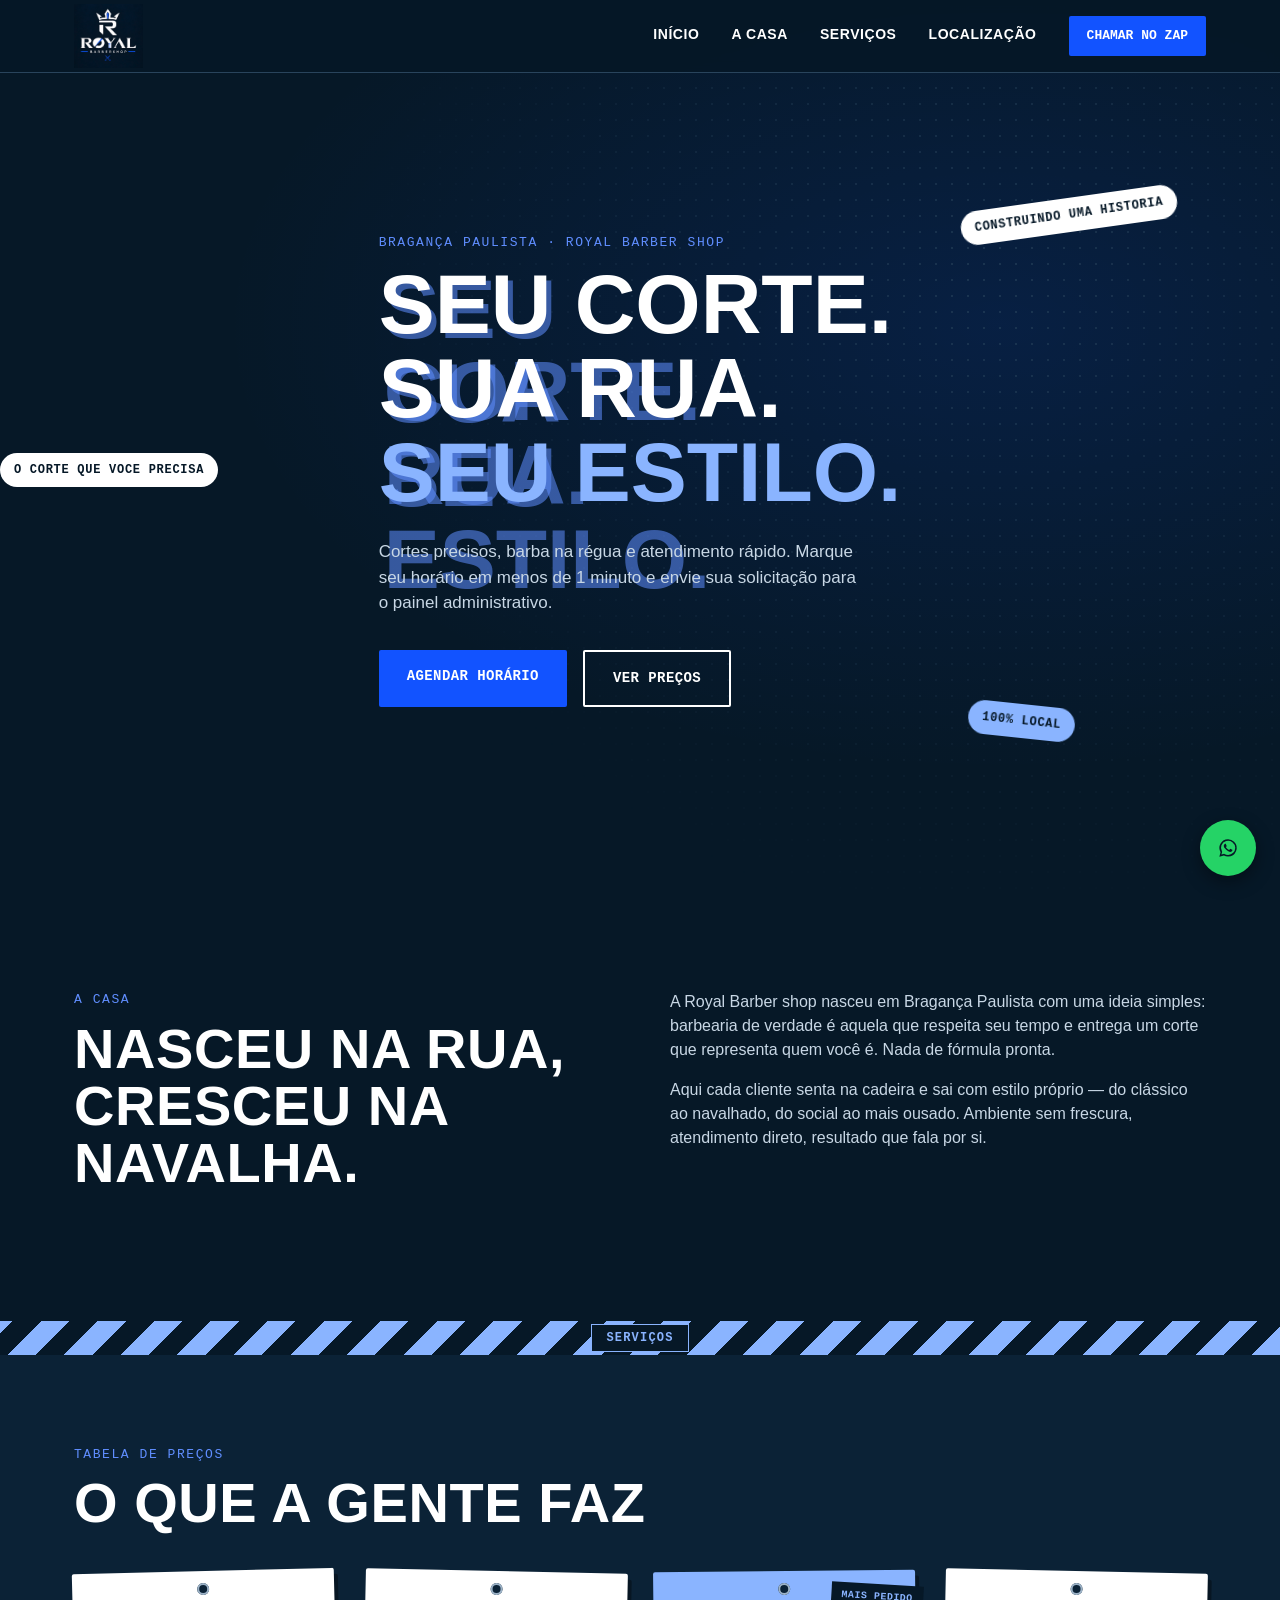
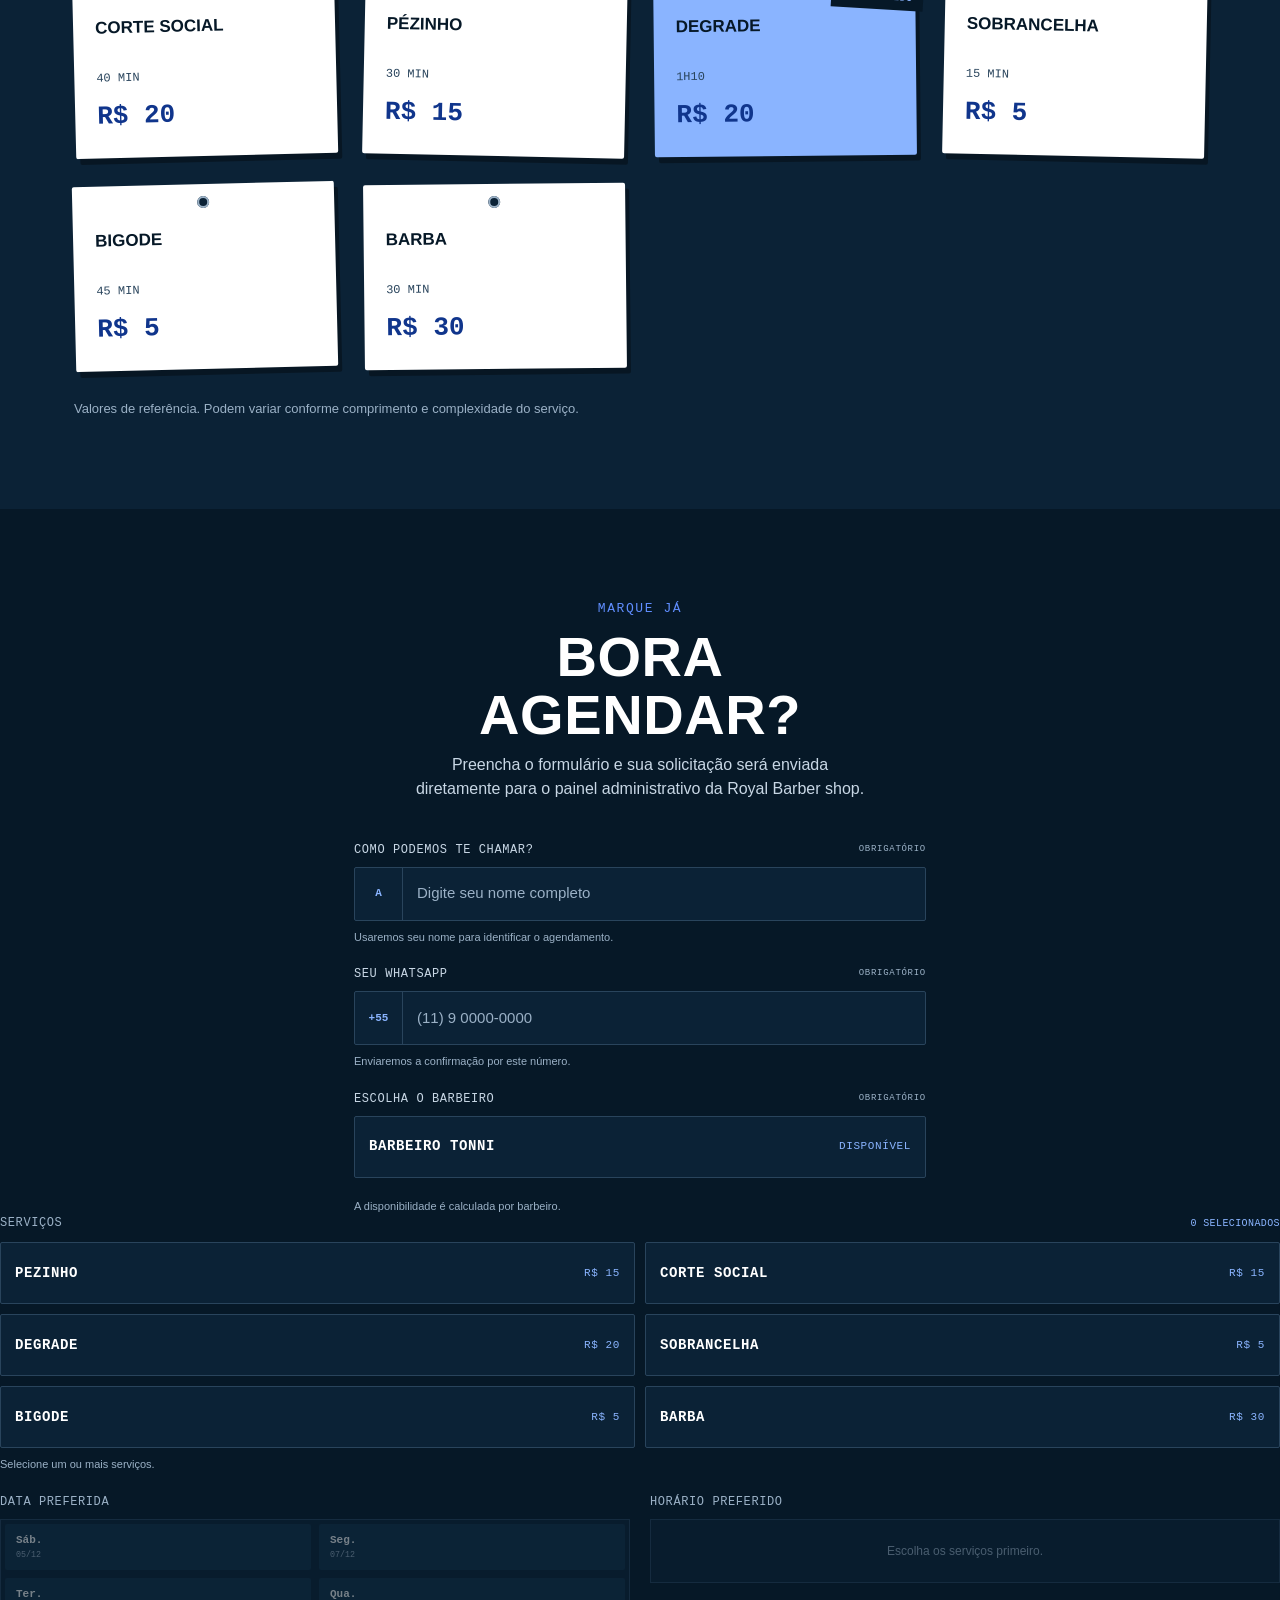
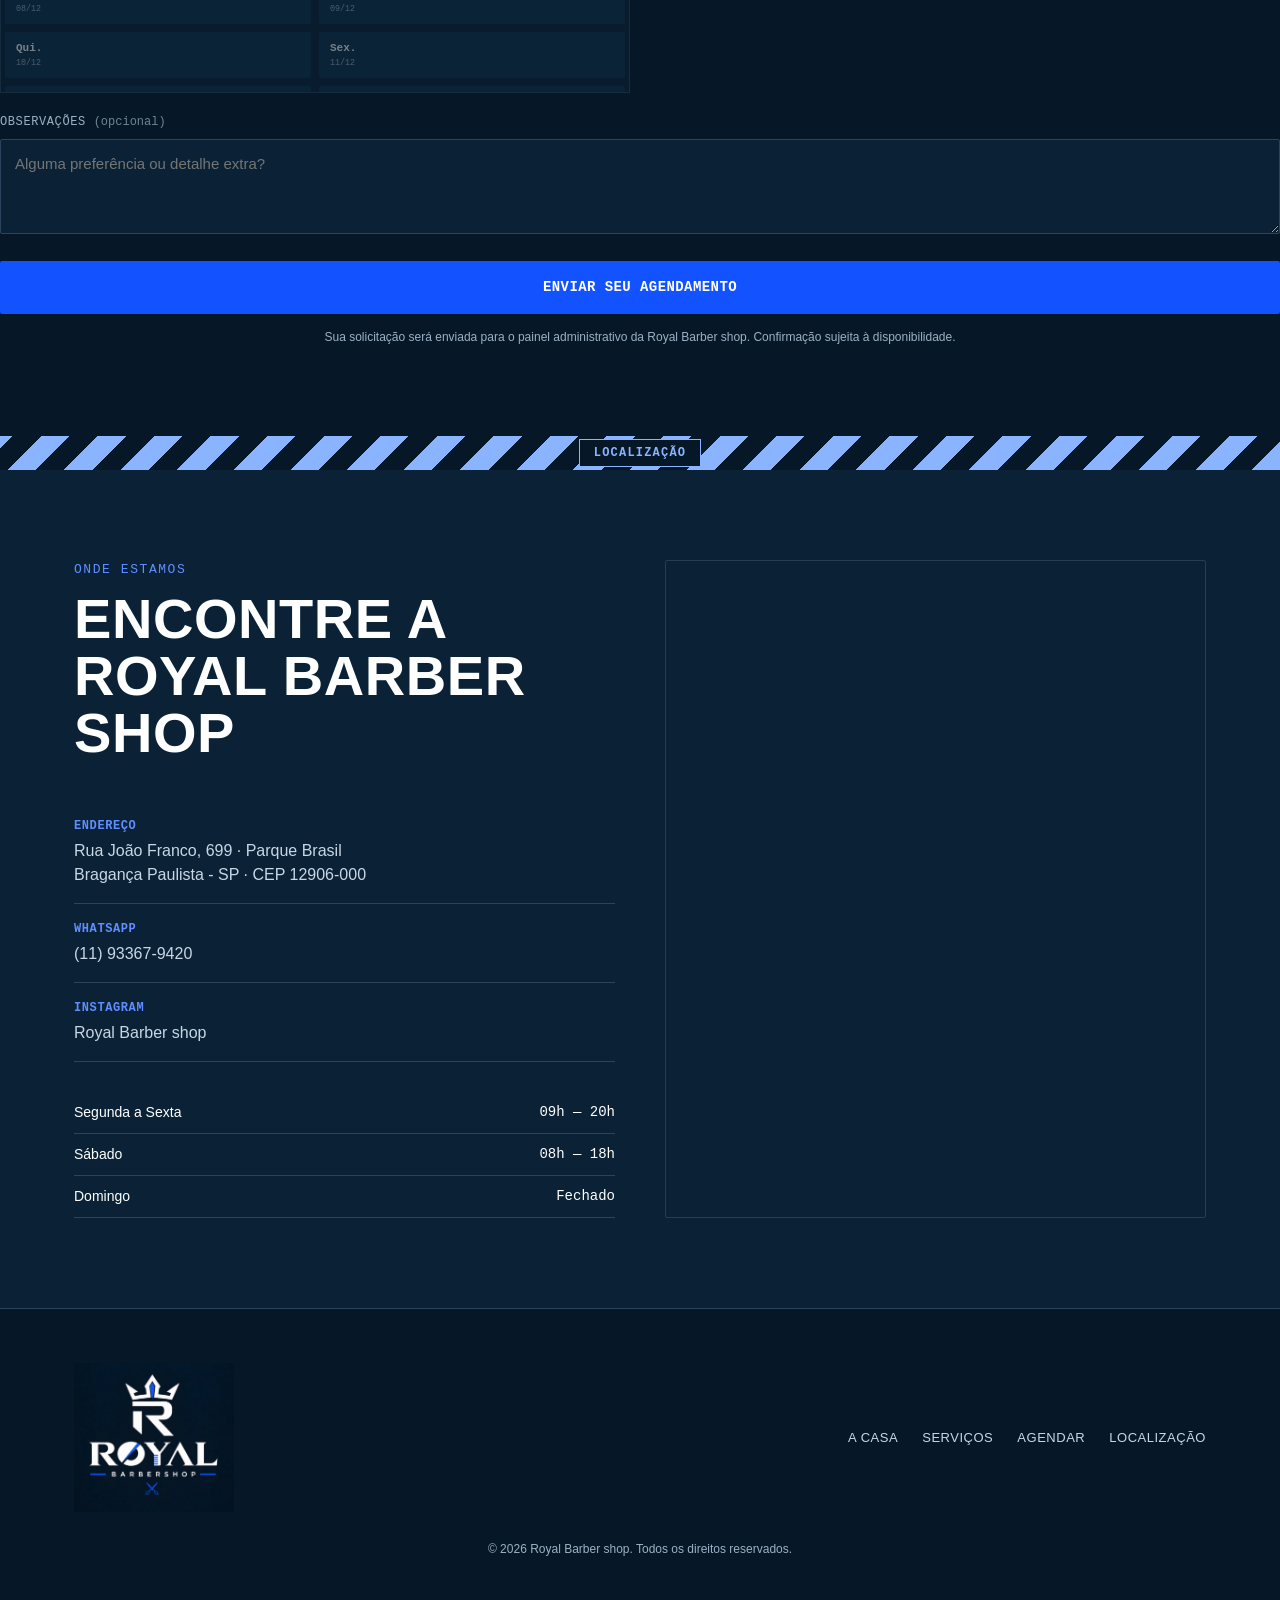
==== index.html @ fa8b4d14 "Adiciona animações contínuas minimalistas em azul" ====
<!DOCTYPE html>
<html lang="pt-BR">
<head>
<meta charset="UTF-8">
<title>Royal Barber shop</title>

<!-- Fontes: Anton para títulos de impacto, Archivo para leitura, Space Mono para preços/etiquetas -->
<link rel="preconnect" href="https://fonts.googleapis.com">
<link rel="stylesheet" href="style.css?v=20261008-royal-ambient">
<style>
  .admin-login-modal {
    position: fixed;
    inset: 0;
    background: rgba(6, 24, 39, 0.84);
    display: none;
    align-items: center;
    justify-content: center;
    padding: 24px;
    z-index: 1500;
  }

  .admin-login-modal.is-open {
    display: flex;
  }

  .admin-login-panel {
    position: relative;
    width: min(420px, 100%);
    background: var(--ink-2);
    border: 1px solid var(--steel-line);
    padding: 32px 24px 24px;
    box-shadow: 8px 10px 0 rgba(0, 0, 0, 0.35);
  }

  .admin-login-close {
    position: absolute;
    top: 12px;
    right: 12px;
    background: transparent;
    border: none;
    color: var(--paper);
    font-size: 26px;
    cursor: pointer;
    line-height: 1;
  }

  .admin-login-panel .eyebrow {
    margin: 0 0 8px;
    color: var(--steel);
    font-family: var(--font-mono);
    font-size: 11px;
    letter-spacing: 0.08em;
    text-transform: uppercase;
  }

  .admin-login-panel h3 {
    margin: 0 0 10px;
    font-family: var(--font-display);
    font-size: clamp(28px, 5vw, 42px);
    text-transform: uppercase;
    letter-spacing: 0.04em;
  }

  .admin-login-panel p {
    color: var(--paper-dim);
    margin: 0 0 20px;
  }

  .admin-login-form label {
    display: block;
    font-family: var(--font-mono);
    font-size: 11px;
    text-transform: uppercase;
    letter-spacing: 0.07em;
    color: var(--steel);
    margin-bottom: 8px;
  }

  .admin-login-form input {
    width: 100%;
    background: var(--ink);
    border: 1px solid var(--steel-line);
    color: #fff;
    padding: 12px 14px;
    margin-bottom: 18px;
    font-size: 15px;
  }

  .admin-login-form button {
    width: 100%;
  }

  .admin-login-error {
    min-height: 18px;
    margin-top: 10px;
    color: #ff9d7f;
    font-size: 13px;
  }
</style>
</head>
<body>

<!-- ================= HEADER ================= -->
<header class="site-header" id="header">
  <div class="wrap header-inner">
    <a href="#home" class="brand" aria-label="Royal Barber shop">
      <img src="logo-royal.png" alt="Royal Barber shop" class="brand-logo" />
    </a>

    <nav class="nav" id="nav">
      <a href="#home" class="nav-link">Início</a>
      <a href="#sobre" class="nav-link">A Casa</a>
      <a href="#servicos" class="nav-link">Serviços</a>
      <a href="#local" class="nav-link">Localização</a>
      <a href="#agendar" class="nav-cta">Chamar no Zap</a>
    </nav>

    <button class="menu-btn" id="menuBtn" aria-label="Abrir menu" aria-expanded="false" aria-controls="nav">
      <span class="menu-btn-bar"></span>
      <span class="menu-btn-bar"></span>
      <span class="menu-btn-bar"></span>
    </button>
  </div>
</header>

<main>

  <!-- ================= HERO ================= -->
  <section class="hero" id="home">
    <div class="hero-texture" aria-hidden="true"></div>
    <div class="wrap hero-inner">
      <p class="eyebrow">Bragança Paulista · Royal Barber shop</p>

      <h1 class="hero-title">
        <span class="stencil" data-text="SEU CORTE.">SEU CORTE.</span>
        <span class="stencil" data-text="SUA RUA.">SUA RUA.</span>
        <span class="stencil accent-text" data-text="SEU ESTILO.">SEU ESTILO.</span>
      </h1>

      <p class="hero-sub">Cortes precisos, barba na régua e atendimento rápido. Marque seu horário em menos de 1 minuto e envie sua solicitação para o painel administrativo.</p>

      <div class="hero-actions">
        <a href="#agendar" class="btn btn-primary">Agendar horário</a>
        <a href="#servicos" class="btn btn-ghost">Ver preços</a>
      </div>
    </div>

    <div class="sticker sticker-1">CONSTRUINDO UMA HISTORIA</div>
    <div class="sticker sticker-2">100% LOCAL</div>
    <div class="sticker sticker-3">O CORTE QUE VOCE PRECISA</div>
    
    <div class="hazard-strip" aria-hidden="true"></div>
  </section>

  <!-- ================= SOBRE ================= -->
  <section class="sobre" id="sobre">
    <div class="wrap sobre-inner">
      <div class="section-head">
        <p class="eyebrow">A casa</p>
        <h2 class="section-title">NASCEU NA RUA,<br>CRESCEU NA NAVALHA.</h2>
      </div>
      <div class="sobre-text">
        <p>A Royal Barber shop nasceu em Bragança Paulista com uma ideia simples: barbearia de verdade é aquela que respeita seu tempo e entrega um corte que representa quem você é. Nada de fórmula pronta.</p>
        <p>Aqui cada cliente senta na cadeira e sai com estilo próprio — do clássico ao navalhado, do social ao mais ousado. Ambiente sem frescura, atendimento direto, resultado que fala por si.</p>
      </div>
    </div>
  </section>

  <div class="hazard-strip hazard-strip--label" aria-hidden="true"><span>SERVIÇOS</span></div>

  <!-- ================= SERVIÇOS ================= -->
  <section class="servicos" id="servicos">
    <div class="wrap">
      <div class="section-head">
        <p class="eyebrow">Tabela de preços</p>
        <h2 class="section-title">O QUE A GENTE FAZ</h2>
      </div>

      <div class="price-grid">

        <article class="price-tag">
          <span class="price-tag-hole" aria-hidden="true"></span>
          <h3>Corte Social</h3>
          <p class="price-tag-time">40 min</p>
          <p class="price-tag-value">R$ 20</p>
        </article>

        <article class="price-tag">
          <span class="price-tag-hole" aria-hidden="true"></span>
          <h3>Pézinho</h3>
          <p class="price-tag-time">30 min</p>
          <p class="price-tag-value">R$ 15</p>
        </article>

        <article class="price-tag price-tag--featured">
          <span class="price-tag-hole" aria-hidden="true"></span>
          <span class="price-tag-badge">Mais pedido</span>
          <h3>Degrade</h3>
          <p class="price-tag-time">1h10</p>
          <p class="price-tag-value">R$ 20</p>
        </article>

        <article class="price-tag">
          <span class="price-tag-hole" aria-hidden="true"></span>
          <h3>Sobrancelha</h3>
          <p class="price-tag-time">15 min</p>
          <p class="price-tag-value">R$ 5</p>
        </article>

        <article class="price-tag">
          <span class="price-tag-hole" aria-hidden="true"></span>
          <h3>Bigode</h3>
          <p class="price-tag-time">45 min</p>
          <p class="price-tag-value">R$ 5</p>
        </article>

        <article class="price-tag">
          <span class="price-tag-hole" aria-hidden="true"></span>
          <h3>Barba</h3>
          <p class="price-tag-time">30 min</p>
          <p class="price-tag-value">R$ 30</p>
        </article>
        
      </div>
      <p class="price-note">Valores de referência. Podem variar conforme comprimento e complexidade do serviço.</p>
    </div>
  </section>

  <!-- ================= AGENDAMENTO ================= -->
  <section class="agendar" id="agendar">
    <div class="wrap agendar-inner">
      <div class="section-head">
        <p class="eyebrow">Marque já</p>
        <h2 class="section-title">BORA<br>AGENDAR?</h2>
        <p class="agendar-desc">Preencha o formulário e sua solicitação será enviada diretamente para o painel administrativo da Royal Barber shop.</p>
      </div>

      <form class="form" id="bookingForm" novalidate>
        <div class="form-row">
          <div class="field-heading">
            <label for="nome">Como podemos te chamar?</label>
            <span class="field-status">Obrigatório</span>
          </div>
          <div class="input-shell input-shell--name">
            <span class="input-mark" aria-hidden="true">A</span>
            <input type="text" id="nome" name="nome" placeholder="Digite seu nome completo" autocomplete="name" minlength="3" required>
          </div>
          <small class="field-hint">Usaremos seu nome para identificar o agendamento.</small>
        </div>

        <div class="form-row">
          <div class="field-heading">
            <label for="telefone">Seu WhatsApp</label>
            <span class="field-status">Obrigatório</span>
          </div>
          <div class="input-shell input-shell--phone">
            <span class="input-mark" aria-hidden="true">+55</span>
            <input type="tel" id="telefone" name="telefone" placeholder="(11) 9 0000-0000" autocomplete="tel" inputmode="tel" maxlength="15" required>
          </div>
          <small class="field-hint">Enviaremos a confirmação por este número.</small>
        </div>

        <div class="form-row">
          <div class="field-heading">
            <label>Escolha o barbeiro</label>
            <span class="field-status">Obrigatório</span>
          </div>
            <label class="service-option">
              <input type="radio" name="barbeiro" value="2">
              <span><strong>Barbeiro Tonni</strong><small>Disponível</small></span>
            </label>
          </div>
          <small class="field-hint">A disponibilidade é calculada por barbeiro.</small>
        </div>

        <div class="form-row">
          <div class="form-label-line">
            <label for="servico-1">Serviços</label>
            <span class="selection-count" id="selectionCount">0 selecionados</span>
          </div>
          <div class="service-picker" id="servicePicker" role="group" aria-describedby="servicoHint">
            <label class="service-option">
              <input type="checkbox" name="servicos" value="1" data-service-option data-label="Pezinho" data-price="R$ 15" id="servico-1">
              <span><strong>Pezinho</strong><small>R$ 15</small></span>
            </label>
            <label class="service-option">
              <input type="checkbox" name="servicos" value="2" data-service-option data-label="Corte Social" data-price="R$ 15" id="servico-2">
              <span><strong>Corte Social</strong><small>R$ 15</small></span>
            </label>
            <label class="service-option">
              <input type="checkbox" name="servicos" value="3" data-service-option data-label="Degrade" data-price="R$ 20" id="servico-3">
              <span><strong>Degrade</strong><small>R$ 20</small></span>
            </label>
            <label class="service-option">
              <input type="checkbox" name="servicos" value="4" data-service-option data-label="Sobrancelha" data-price="R$ 5" id="servico-4">
              <span><strong>Sobrancelha</strong><small>R$ 5</small></span>
            </label>
            <label class="service-option">
              <input type="checkbox" name="servicos" value="5" data-service-option data-label="Bigode" data-price="R$ 5" id="servico-5">
              <span><strong>Bigode</strong><small>R$ 5</small></span>
            </label>
            <label class="service-option">
              <input type="checkbox" name="servicos" value="6" data-service-option data-label="Barba" data-price="R$ 30" id="servico-6">
              <span><strong>Barba</strong><small>R$ 30</small></span>
            </label>
          </div>
          <small class="field-hint" id="servicoHint">Selecione um ou mais serviços.</small>
        </div>

        <div class="form-row form-row--split">
          <div>
            <label for="data">Data preferida</label>
            <input type="hidden" id="data" name="data">
            <div class="choice-picker date-picker" id="datePicker" role="group" aria-label="Datas disponíveis"></div>
          </div>
          <div>
            <label for="hora">Horário preferido</label>
            <input type="hidden" id="hora" name="hora">
            <div class="choice-picker time-picker" id="timePicker" role="group" aria-label="Horários disponíveis"></div>
          </div>
        </div>

        <div class="form-row">
          <label for="obs">Observações <span class="optional">(opcional)</span></label>
          <textarea id="obs" name="obs" rows="3" placeholder="Alguma preferência ou detalhe extra?"></textarea>
        </div>

        <button type="submit" class="btn btn-primary btn-block">Enviar seu agendamento</button>
        <p class="form-note" id="formNote">Sua solicitação será enviada para o painel administrativo da Royal Barber shop. Confirmação sujeita à disponibilidade.</p>
      </form>
    </div>
  </section>

  <div class="hazard-strip hazard-strip--label" aria-hidden="true"><span>LOCALIZAÇÃO</span></div>

  <!-- ================= LOCALIZAÇÃO ================= -->
  <section class="local" id="local">
    <div class="wrap local-inner">
      <div>
        <div class="section-head">
          <p class="eyebrow">Onde estamos</p>
        <h2 class="section-title">ENCONTRE A<br>Royal Barber shop</h2>
        </div>

        <ul class="info-list">
          <li>
            <strong>Endereço</strong>
            <span><a href="https://www.google.com/maps/search/?api=1&amp;query=Rua+Jo%C3%A3o+Franco%2C+699%2C+Parque+Brasil%2C+Bragan%C3%A7a+Paulista%2C+SP%2C+12906-000" target="_blank" rel="noopener noreferrer">Rua João Franco, 699 · Parque Brasil<br>Bragança Paulista - SP · CEP 12906-000</a></span>
          </li>
          <li>
            <strong>WhatsApp</strong>
            <span><a href="https://wa.me/5511933679420" target="_blank" rel="noopener noreferrer">(11) 93367-9420</a></span>
          </li>
          <li>
            <strong>Instagram</strong>
            <span><a href="https://www.instagram.com/barbearia_sartori_/" target="_blank" rel="noopener noreferrer">Royal Barber shop</a></span>
          </li>
        </ul>

        <table class="hours-table">
          <tbody>
            <tr><td>Segunda a Sexta</td><td>09h — 20h</td></tr>
            <tr><td>Sábado</td><td>08h — 18h</td></tr>
            <tr><td>Domingo</td><td>Fechado</td></tr>
          </tbody>
        </table>
      </div>

      <div class="map-frame">
        <iframe
          src="https://www.google.com/maps?q=-22.9402487,-46.5467886&amp;output=embed"
          width="100%" height="100%" style="border:0;" allowfullscreen="" loading="lazy"
          referrerpolicy="no-referrer-when-downgrade" title="Mapa da Royal Barber shop — Rua João Franco, 699, Parque Brasil, Bragança Paulista">
        </iframe>
      </div>
    </div>
  </section>

</main>

<!-- ================= FOOTER ================= -->
<footer class="site-footer">
  <div class="wrap footer-inner">
    <a href="#home" class="brand brand--footer" aria-label="Royal Barber shop"><img src="logo-royal.png" alt="Royal Barber shop" class="brand-logo brand-logo--footer" /></a>
    <nav class="footer-nav">
      <a href="#sobre">A Casa</a>
      <a href="#servicos">Serviços</a>
      <a href="#agendar">Agendar</a>
      <a href="#local">Localização</a>
    </nav>
    <p class="footer-copy">© <span id="year"></span> Royal Barber shop. Todos os direitos reservados.</p>
  </div>
</footer>

<!-- Botão flutuante de WhatsApp -->
<a href="https://wa.me/5511933679420" target="_blank" rel="noopener" class="whatsapp-float" aria-label="Chamar no WhatsApp">
  <svg viewBox="0 0 24 24" fill="currentColor" width="26" height="26"><path d="M17.6 6.32A7.85 7.85 0 0 0 12.05 4a7.94 7.94 0 0 0-6.9 11.9L4 20l4.2-1.1a7.9 7.9 0 0 0 3.85 1h.003a7.94 7.94 0 0 0 5.55-13.58ZM12.05 18.4h-.003a6.58 6.58 0 0 1-3.36-.92l-.24-.14-2.5.66.67-2.44-.16-.25a6.6 6.6 0 1 1 12.24-3.5 6.56 6.56 0 0 1-6.62 6.59Zm3.62-4.93c-.2-.1-1.17-.58-1.35-.64s-.31-.1-.44.1-.5.64-.62.77-.23.15-.43.05a5.4 5.4 0 0 1-1.59-.98 5.96 5.96 0 0 1-1.1-1.37c-.12-.2 0-.3.09-.4s.2-.23.29-.35a1.3 1.3 0 0 0 .2-.33.37.37 0 0 0 0-.35c-.05-.1-.44-1.06-.6-1.45s-.32-.33-.44-.33h-.38a.72.72 0 0 0-.53.25 2.2 2.2 0 0 0-.68 1.63 3.8 3.8 0 0 0 .8 2.03 8.7 8.7 0 0 0 3.34 2.95c.47.2.83.32 1.12.41a2.7 2.7 0 0 0 1.24.08 2.03 2.03 0 0 0 1.33-.94 1.65 1.65 0 0 0 .12-.94c-.05-.09-.18-.14-.37-.24Z"/></svg>
</a>

<script src="script.js?v=20261008-royal-motion"></script>
</body>
</html>
---- style.css ----
/* ==========================================================================
   TOKENS — todas as cores, fontes e espaçamentos centralizados aqui.
   Mudar a identidade do site inteiro é mudar estas variáveis.
   ========================================================================== */
:root {
  --ink: #061827;
  --ink-2: #0B2236;
  --ink-3: #123149;
  --paper: #FFFFFF;
  --paper-dim: #C8D7E5;
  --accent: #608EFF;
  --accent-button: #1253FF;
  --accent-button-hover: #0F43CF;
  --accent-dark: #10358C;
  --hazard: #8AB4FF;
  --steel: #9BB1C6;
  --steel-line: #29445C;
  --steel-on-light: #29445C;

  --font-display: 'Anton', sans-serif;
  --font-body: 'Archivo', sans-serif;
  --font-mono: 'Space Mono', monospace;

  --wrap: 1180px;
  --radius: 2px;
}

/* ==========================================================================
   RESET — remove estilos padrão inconsistentes entre navegadores.
   ========================================================================== */
* { box-sizing: border-box; margin: 0; padding: 0; }
html { scroll-behavior: smooth; }
body {
  background: var(--ink);
  color: var(--paper);
  font-family: var(--font-body);
  line-height: 1.5;
  -webkit-font-smoothing: antialiased;
}
img { max-width: 100%; display: block; }
a { color: inherit; text-decoration: none; }
ul { list-style: none; }
button { font: inherit; cursor: pointer; background: none; border: none; color: inherit; }
input, select, textarea { font: inherit; color: inherit; }

.wrap { max-width: var(--wrap); margin: 0 auto; padding: 0 24px; }

@media (prefers-reduced-motion: reduce) {
  * { animation: none !important; transition: none !important; scroll-behavior: auto !important; }
}

/* ==========================================================================
   TIPOGRAFIA DE APOIO — eyebrows, títulos de seção, texto padrão
   ========================================================================== */
.eyebrow {
  font-family: var(--font-mono);
  font-size: 13px;
  letter-spacing: 0.12em;
  text-transform: uppercase;
  color: var(--accent);
  margin-bottom: 10px;
}
.section-title {
  font-family: var(--font-display);
  font-size: clamp(34px, 5.5vw, 56px);
  line-height: 1.02;
  text-transform: uppercase;
  letter-spacing: 0.01em;
}
.section-head { margin-bottom: 40px; }

/* ==========================================================================
   HEADER
   ========================================================================== */
.site-header {
  position: fixed;
  top: 0; left: 0; right: 0;
  z-index: 100;
  background: rgba(6,24,39,0.94);
  backdrop-filter: blur(6px);
  border-bottom: 1px solid var(--steel-line);
}
.header-inner {
  display: flex;
  align-items: center;
  justify-content: space-between;
  height: 72px;
}
.brand {
  display: inline-flex;
  align-items: center;
  justify-content: center;
  min-width: 68px;
  padding: 4px 0;
  transition: transform 0.2s ease;
}
.brand:hover {
  transform: translateY(-1px);
}
.brand-logo {
  display: block;
  width: auto;
  height: 64px;
  object-fit: contain;
  filter: drop-shadow(0 0 0 rgba(0,0,0,0), 0 10px 22px rgba(18, 83, 255, 0.12), 0 6px 18px rgba(0, 0, 0, 0.28));
  transition: filter 0.2s ease, transform 0.2s ease;
}
.brand:hover .brand-logo {
  filter: drop-shadow(0 0 20px rgba(18, 83, 255, 0.18), 0 8px 18px rgba(0, 0, 0, 0.36));
  transform: scale(1.01);
}
.brand--footer {
  min-width: 0;
}
.brand-logo--footer {
  width: 160px;
  height: auto;
  max-width: 100%;
}

.nav { display: flex; align-items: center; gap: 32px; }
.nav-link {
  font-size: 14px;
  font-weight: 600;
  text-transform: uppercase;
  letter-spacing: 0.04em;
  position: relative;
  padding-bottom: 4px;
}
.nav-link::after {
  content: '';
  position: absolute;
  left: 0; bottom: 0;
  width: 0; height: 2px;
  background: var(--accent);
  transition: width 0.2s ease;
}
.nav-link:hover::after { width: 100%; }

.nav-cta {
  font-family: var(--font-mono);
  font-size: 13px;
  font-weight: 700;
  text-transform: uppercase;
  background: var(--accent-button);
  color: var(--paper);
  padding: 10px 18px;
  border-radius: var(--radius);
  transition: transform 0.15s ease, background 0.15s ease;
}
.nav-cta:hover { background: var(--accent-button-hover); transform: translateY(-2px); }

.menu-btn {
  display: none;
  flex-direction: column;
  gap: 5px;
  width: 32px;
  padding: 4px;
}
.menu-btn-bar { width: 100%; height: 2px; background: var(--paper); transition: transform 0.2s ease, opacity 0.2s ease; }
.menu-btn.is-open .menu-btn-bar:nth-child(1) { transform: translateY(7px) rotate(45deg); }
.menu-btn.is-open .menu-btn-bar:nth-child(2) { opacity: 0; }
.menu-btn.is-open .menu-btn-bar:nth-child(3) { transform: translateY(-7px) rotate(-45deg); }

/* ==========================================================================
   HERO — fundo com textura de meio-tom (halftone), título estêncil
   ========================================================================== */
.hero {
  position: relative;
  min-height: 100svh;
  display: flex;
  align-items: center;
  padding: 140px 0 100px;
  overflow: hidden;
}
.hero-texture {
  position: absolute;
  inset: 0;
  background-image: radial-gradient(var(--steel-line) 1.4px, transparent 1.4px);
  background-size: 16px 16px;
  -webkit-mask-image: radial-gradient(circle at 78% 32%, black, transparent 55%);
  mask-image: radial-gradient(circle at 78% 32%, black, transparent 55%);
  opacity: 0.6;
}
.hero-inner { position: relative; z-index: 2; max-width: 760px; }

.hero-title { display: flex; flex-direction: column; gap: 2px; margin-bottom: 26px; }
.stencil {
  font-family: var(--font-display);
  font-size: clamp(40px, 8vw, 84px);
  line-height: 0.98;
  text-transform: uppercase;
  color: var(--paper);
  position: relative;
  width: fit-content;
}
/* Efeito "spray com overspray": uma cópia do texto atrás, deslocada, na cor de destaque */
.stencil::before {
  content: attr(data-text);
  position: absolute;
  left: 5px; top: 5px;
  color: var(--accent);
  z-index: -1;
  opacity: 0.55;
}
.stencil.accent-text { color: var(--hazard); }
.stencil.accent-text::before { color: var(--accent); }

.hero-sub {
  font-size: 17px;
  color: var(--paper-dim);
  max-width: 480px;
  margin-bottom: 34px;
}
.hero-actions { display: flex; gap: 16px; flex-wrap: wrap; }

.btn {
  display: inline-block;
  font-family: var(--font-mono);
  font-weight: 700;
  font-size: 14px;
  text-transform: uppercase;
  letter-spacing: 0.03em;
  padding: 16px 28px;
  border-radius: var(--radius);
  transition: transform 0.15s ease, background 0.15s ease, color 0.15s ease;
}
.btn-primary { background: var(--accent-button); color: var(--paper); }
.btn-primary:hover { background: var(--accent-button-hover); transform: translateY(-2px); }
.btn-ghost { border: 2px solid var(--paper); color: var(--paper); }
.btn-ghost:hover { border-color: var(--hazard); color: var(--hazard); transform: translateY(-2px); }
.btn-danger { border: 1px solid #ff6b3d; color: #ff9d7f; background: rgba(255, 71, 19, 0.08); }
.btn-danger:hover { border-color: #ff9d7f; color: #fff; background: rgba(255, 71, 19, 0.18); }
.btn-block { display: block; width: 100%; text-align: center; }

/* Stickers/etiquetas soltas no hero, como adesivo colado na parede */
.sticker {
  position: absolute;
  font-family: var(--font-mono);
  font-size: 12px;
  font-weight: 700;
  letter-spacing: 0.06em;
  background: var(--paper);
  color: var(--ink);
  padding: 8px 14px;
  border-radius: 999px;
  z-index: 2;
}
.sticker-1 { top: 22%; right: 8%; transform: rotate(-8deg); }
.sticker-2 { bottom: 18%; right: 16%; transform: rotate(6deg); background: var(--hazard); }
@media (max-width: 860px) { .sticker { display: none; } }

/* Faixa diagonal em azul e azul-marinho, usada como divisor de seção */
.hazard-strip {
  height: 14px;
  background: repeating-linear-gradient(-45deg, var(--hazard) 0 20px, var(--ink) 20px 40px);
}
.hazard-strip--label {
  position: relative;
  height: 34px;
  display: flex;
  align-items: center;
  justify-content: center;
}
.hazard-strip--label span {
  font-family: var(--font-mono);
  font-size: 12px;
  font-weight: 700;
  letter-spacing: 0.1em;
  background: var(--ink);
  color: var(--hazard);
  padding: 4px 14px;
  border: 1px solid var(--hazard);
}

/* ==========================================================================
   SOBRE
   ========================================================================== */
.sobre { padding: 90px 0; }
.sobre-inner {
  display: grid;
  grid-template-columns: 1fr 1fr;
  gap: 60px;
  align-items: start;
}
.sobre-text p { color: var(--paper-dim); margin-bottom: 16px; font-size: 16px; }
.sobre-text p:last-child { margin-bottom: 0; }
@media (max-width: 780px) {
  .sobre-inner { grid-template-columns: 1fr; gap: 24px; }
}

/* ==========================================================================
   SERVIÇOS — cards em forma de etiqueta de preço, levemente tortas
   ========================================================================== */
.servicos { padding: 90px 0; background: var(--ink-2); }
.price-grid {
  display: grid;
  grid-template-columns: repeat(auto-fill, minmax(220px, 1fr));
  gap: 28px;
}
.price-tag {
  position: relative;
  background: var(--paper);
  color: var(--ink);
  padding: 28px 22px 22px;
  border-radius: var(--radius);
  transform: rotate(-1.4deg);
  transition: transform 0.2s ease, box-shadow 0.2s ease;
  box-shadow: 4px 6px 0 rgba(0,0,0,0.35);
}
.price-grid .price-tag:nth-child(even) { transform: rotate(1.2deg); }
.price-grid .price-tag:nth-child(3n) { transform: rotate(-0.6deg); }
.price-tag:hover { transform: rotate(0deg) translateY(-4px); box-shadow: 6px 10px 0 rgba(0,0,0,0.4); }

.price-tag-hole {
  position: absolute;
  top: 12px; left: 50%;
  transform: translateX(-50%);
  width: 12px; height: 12px;
  background: var(--ink-2);
  border-radius: 50%;
  box-shadow: inset 0 0 0 2px var(--steel);
}
.price-tag h3 {
  font-family: var(--font-body);
  font-weight: 800;
  font-size: 17px;
  text-transform: uppercase;
  margin: 14px 0 10px;
  min-height: 44px;
}
.price-tag-time {
  font-family: var(--font-mono);
  font-size: 12px;
  color: var(--steel-on-light);
  text-transform: uppercase;
  margin-bottom: 10px;
}
.price-tag-value {
  font-family: var(--font-mono);
  font-size: 26px;
  font-weight: 700;
  color: var(--accent-dark);
}
.price-tag--featured { background: var(--hazard); }
.price-tag-badge {
  position: absolute;
  top: 14px; right: -8px;
  background: var(--ink);
  color: var(--hazard);
  font-family: var(--font-mono);
  font-size: 10px;
  font-weight: 700;
  letter-spacing: 0.05em;
  text-transform: uppercase;
  padding: 5px 10px;
  transform: rotate(4deg);
}
.price-note {
  margin-top: 30px;
  font-size: 13px;
  color: var(--steel);
}

/* ==========================================================================
   AGENDAMENTO
   ========================================================================== */
.agendar { padding: 90px 0; }
.agendar-inner { max-width: 620px; margin: 0 auto; text-align: center; }
.agendar-inner .section-head { display: flex; flex-direction: column; align-items: center; }
.agendar-desc { color: var(--paper-dim); max-width: 460px; margin-top: 10px; }

.form { text-align: left; margin-top: 40px; }
.form-row { margin-bottom: 20px; }
.form-row--split { display: grid; grid-template-columns: 1fr 1fr; gap: 20px; }
.form-row label {
  display: block;
  font-family: var(--font-mono);
  font-size: 12px;
  text-transform: uppercase;
  letter-spacing: 0.05em;
  color: var(--steel);
  margin-bottom: 8px;
}
.field-heading {
  display: flex;
  align-items: center;
  justify-content: space-between;
  gap: 12px;
  margin-bottom: 8px;
}
.field-heading label { margin: 0; color: var(--paper-dim); }
.field-status {
  color: var(--steel);
  font-family: var(--font-mono);
  font-size: 9px;
  letter-spacing: 0.08em;
  text-transform: uppercase;
}
.form-label-line {
  display: flex;
  align-items: baseline;
  justify-content: space-between;
  gap: 12px;
}
.form-label-line label { margin-bottom: 10px; }
.selection-count {
  color: var(--hazard);
  font-family: var(--font-mono);
  font-size: 10px;
  text-transform: uppercase;
  letter-spacing: 0.04em;
}
.form-row .optional { text-transform: none; letter-spacing: 0; opacity: 0.7; }
.form-row input,
.form-row select,
.form-row textarea {
  width: 100%;
  background: var(--ink-2);
  border: 1px solid var(--steel-line);
  border-radius: var(--radius);
  padding: 13px 14px;
  font-size: 15px;
  transition: border-color 0.15s ease;
}
.form-row input:focus,
.form-row select:focus,
.form-row textarea:focus {
  outline: none;
  border-color: var(--accent);
}
.input-shell {
  display: flex;
  align-items: center;
  min-height: 54px;
  background: var(--ink-2);
  border: 1px solid var(--steel-line);
  border-radius: var(--radius);
  transition: border-color 0.15s ease, box-shadow 0.15s ease, background 0.15s ease;
}
.input-shell:focus-within {
  background: var(--ink-3);
  border-color: var(--accent);
  box-shadow: 0 0 0 3px rgba(18, 83, 255, 0.1);
}
.input-mark {
  display: grid;
  flex: 0 0 48px;
  place-items: center;
  align-self: stretch;
  color: var(--hazard);
  border-right: 1px solid var(--steel-line);
  font-family: var(--font-mono);
  font-size: 11px;
  font-weight: 700;
}
.input-shell input {
  min-width: 0;
  flex: 1;
  border: 0 !important;
  background: transparent !important;
  box-shadow: none !important;
}
.input-shell input::placeholder { color: #9BB1C6; }
.input-shell:has(input:not(:placeholder-shown)) .input-mark { color: var(--accent); }
.form-row textarea { resize: vertical; }
.service-picker {
  display: grid;
  grid-template-columns: repeat(2, minmax(0, 1fr));
  gap: 10px;
}
.service-option {
  position: relative;
  display: flex !important;
  align-items: center;
  min-height: 62px;
  margin: 0 !important;
  padding: 13px 14px;
  background: var(--ink-2);
  border: 1px solid var(--steel-line);
  border-radius: var(--radius);
  cursor: pointer;
  transition: border-color 0.15s ease, background 0.15s ease, transform 0.15s ease;
}
.service-option:hover { border-color: var(--steel); transform: translateY(-1px); }
.service-option:has(input:checked) {
  background: rgba(18, 83, 255, 0.12);
  border-color: var(--accent);
  box-shadow: inset 3px 0 0 var(--accent);
}
.service-option input {
  position: absolute;
  opacity: 0;
  pointer-events: none;
}
.service-option span {
  display: flex;
  flex: 1;
  align-items: center;
  justify-content: space-between;
  gap: 12px;
}
.service-option strong { color: var(--paper); font-size: 14px; font-weight: 600; }
.service-option small { color: var(--hazard); font-family: var(--font-mono); font-size: 11px; }
.choice-picker {
  display: grid;
  gap: 8px;
  max-height: 174px;
  overflow-y: auto;
  padding: 4px;
  border: 1px solid var(--steel-line);
  background: var(--ink-2);
  scrollbar-color: var(--steel-line) transparent;
}
.date-picker { grid-template-columns: repeat(2, minmax(0, 1fr)); }
.time-picker { grid-template-columns: repeat(3, minmax(0, 1fr)); align-content: start; }
.choice-picker.is-disabled { opacity: 0.45; pointer-events: none; }
.choice-button {
  min-height: 42px;
  padding: 8px 10px;
  color: var(--paper-dim);
  background: var(--ink-3);
  border: 1px solid transparent;
  border-radius: var(--radius);
  font-family: var(--font-mono);
  font-size: 10px;
  text-align: left;
  cursor: pointer;
  transition: border-color 0.15s ease, background 0.15s ease, color 0.15s ease;
}
.choice-button:hover { border-color: var(--steel); color: var(--paper); }
.choice-button.is-selected {
  background: rgba(18, 83, 255, 0.14);
  border-color: var(--accent);
  color: var(--paper);
  box-shadow: inset 3px 0 0 var(--accent);
}
.date-choice { line-height: 1.35; }
.date-choice strong,
.date-choice small { display: block; }
.date-choice strong { color: var(--paper); font-size: 11px; text-transform: capitalize; }
.date-choice small { color: var(--steel); margin-top: 2px; }
.choice-empty {
  grid-column: 1 / -1;
  padding: 18px 12px;
  color: var(--steel);
  font-size: 12px;
  text-align: center;
}
.field-hint {
  display: block;
  margin-top: 8px;
  color: var(--steel);
  font-size: 11px;
}
.form-row select[multiple] {
  min-height: 148px;
  padding: 8px;
}
.form-row select:disabled {
  cursor: not-allowed;
  opacity: 0.58;
}
.form-note { margin-top: 14px; font-size: 12px; color: var(--steel); text-align: center; }
.form-note.is-error { color: var(--accent); }

@media (max-width: 560px) {
  .form-row--split { grid-template-columns: 1fr; gap: 20px; }
  .service-picker { grid-template-columns: 1fr; }
  .time-picker { grid-template-columns: repeat(4, minmax(0, 1fr)); }
}

/* ==========================================================================
   LOCALIZAÇÃO
   ========================================================================== */
.local { padding: 90px 0; background: var(--ink-2); }
.local-inner {
  display: grid;
  grid-template-columns: 1fr 1fr;
  gap: 50px;
  align-items: stretch;
}
.info-list { margin-bottom: 30px; }
.info-list li {
  padding: 16px 0;
  border-bottom: 1px solid var(--steel-line);
  display: flex;
  flex-direction: column;
  gap: 4px;
}
.info-list strong {
  font-family: var(--font-mono);
  font-size: 12px;
  text-transform: uppercase;
  letter-spacing: 0.05em;
  color: var(--accent);
}
.info-list span { color: var(--paper-dim); }
.info-list a:hover { color: var(--hazard); }
.info-list em { color: var(--steel); font-style: normal; font-size: 12px; }

.hours-table { width: 100%; border-collapse: collapse; }
.hours-table td {
  padding: 10px 0;
  border-bottom: 1px solid var(--steel-line);
  font-size: 14px;
}
.hours-table td:last-child { text-align: right; font-family: var(--font-mono); color: var(--paper); }

.map-frame {
  min-height: 320px;
  border-radius: var(--radius);
  overflow: hidden;
  filter: grayscale(0.3) contrast(1.1);
  border: 1px solid var(--steel-line);
}

@media (max-width: 780px) {
  .local-inner { grid-template-columns: 1fr; }
  .map-frame { min-height: 260px; }
}

/* ==========================================================================
   FOOTER
   ========================================================================== */
.site-footer { padding: 50px 0; border-top: 1px solid var(--steel-line); }
.footer-inner {
  display: flex;
  flex-wrap: wrap;
  align-items: center;
  justify-content: space-between;
  gap: 24px;
}
.logo--footer { font-size: 18px; }
.footer-nav { display: flex; gap: 24px; flex-wrap: wrap; }
.footer-nav a { font-size: 13px; text-transform: uppercase; letter-spacing: 0.04em; color: var(--paper-dim); }
.footer-nav a:hover { color: var(--accent); }
.footer-copy { font-size: 12px; color: var(--steel); width: 100%; text-align: center; }

/* ==========================================================================
   BOTÃO FLUTUANTE DE WHATSAPP
   ========================================================================== */
.whatsapp-float {
  position: fixed;
  bottom: 24px; right: 24px;
  width: 56px; height: 56px;
  background: #25D366;
  color: var(--ink);
  border-radius: 50%;
  display: flex;
  align-items: center;
  justify-content: center;
  box-shadow: 0 6px 18px rgba(0,0,0,0.4);
  z-index: 90;
  animation: pulse 2.4s ease-in-out infinite;
}
@keyframes pulse {
  0%, 100% { box-shadow: 0 6px 18px rgba(0,0,0,0.4), 0 0 0 0 rgba(37,211,102,0.5); }
  50% { box-shadow: 0 6px 18px rgba(0,0,0,0.4), 0 0 0 10px rgba(37,211,102,0); }
}

/* ==========================================================================
   ANIMAÇÃO DE ENTRADA — aplicada via JS quando o elemento entra na tela
   ========================================================================== */
.reveal {
  opacity: 0;
  translate: 0 24px;
  transition: opacity 0.65s ease var(--reveal-delay, 0ms), translate 0.65s ease var(--reveal-delay, 0ms), transform 0.2s ease, box-shadow 0.2s ease;
}
.reveal.is-visible { opacity: 1; translate: 0 0; }

@keyframes royal-enter {
  from { opacity: 0; translate: 0 22px; }
  to { opacity: 1; translate: 0 0; }
}
@keyframes royal-glow {
  from { opacity: 0.3; translate: 0 0; }
  to { opacity: 0.5; translate: 8px -8px; }
}
@keyframes royal-float {
  0%, 100% { translate: 0 0; }
  50% { translate: 0 -6px; }
}
@keyframes royal-ambient {
  from { transform: translate3d(-2%, 1%, 0) scale(1); opacity: 0.45; }
  to { transform: translate3d(3%, -2%, 0) scale(1.06); opacity: 0.65; }
}
.hero::before {
  content: '';
  position: absolute;
  inset: 0;
  pointer-events: none;
  background: radial-gradient(ellipse at 78% 36%, rgba(18, 83, 255, 0.13), transparent 55%);
}
.hero-texture { pointer-events: none; }
@media (prefers-reduced-motion: no-preference) {
  .hero::before { animation: royal-ambient 18s ease-in-out infinite alternate; }
  .sticker-1 { animation: royal-float 7s ease-in-out infinite; }
  .sticker-2 { animation: royal-float 9s ease-in-out -3s infinite; }
  .hero-inner > .eyebrow { animation: royal-enter 0.7s ease both; }
  .hero-title .stencil { animation: royal-enter 0.8s ease both; }
  .hero-title .stencil:nth-child(1) { animation-delay: 0.1s; }
  .hero-title .stencil:nth-child(2) { animation-delay: 0.22s; }
  .hero-title .stencil:nth-child(3) { animation-delay: 0.34s; }
  .hero-sub { animation: royal-enter 0.8s ease 0.46s both; }
  .hero-actions { animation: royal-enter 0.8s ease 0.58s both; }
  .hero-texture { animation: royal-glow 12s ease-in-out infinite alternate; }
  .login-box { animation: royal-enter 0.65s ease both; }
  .admin-header { animation: royal-enter 0.65s ease both; }
}
.btn, .nav-cta { transition: transform 0.2s ease, background 0.2s ease, color 0.2s ease, box-shadow 0.2s ease; }
.btn-primary:hover, .nav-cta:hover { box-shadow: 0 6px 24px rgba(18, 83, 255, 0.3); }
.btn:active, .nav-cta:active { transform: translateY(1px) scale(0.98); }
.btn:focus-visible, .nav-cta:focus-visible, .choice-button:focus-visible {
  outline: 2px solid var(--hazard);
  outline-offset: 4px;
}
@media (prefers-reduced-motion: reduce) {
  .reveal { opacity: 1; translate: none; }
  .btn:hover, .btn:active, .nav-cta:hover, .nav-cta:active,
  .price-tag:hover, .brand:hover, .brand:hover .brand-logo,
  .service-option:hover { transform: none; }
}

/* ==========================================================================
   RESPONSIVO — menu mobile
   ========================================================================== */
@media (max-width: 900px) {
  .menu-btn { display: flex; }
  .nav {
    position: fixed;
    top: 72px; left: 0; right: 0;
    background: var(--ink);
    border-bottom: 1px solid var(--steel-line);
    flex-direction: column;
    align-items: stretch;
    gap: 0;
    padding: 10px 24px 24px;
    transform: translateY(-130%);
    transition: transform 0.25s ease;
  }
  .nav.is-open { transform: translateY(0); }
  .nav-link { padding: 14px 0; border-bottom: 1px solid var(--steel-line); }
  .nav-cta { margin-top: 16px; text-align: center; }
}
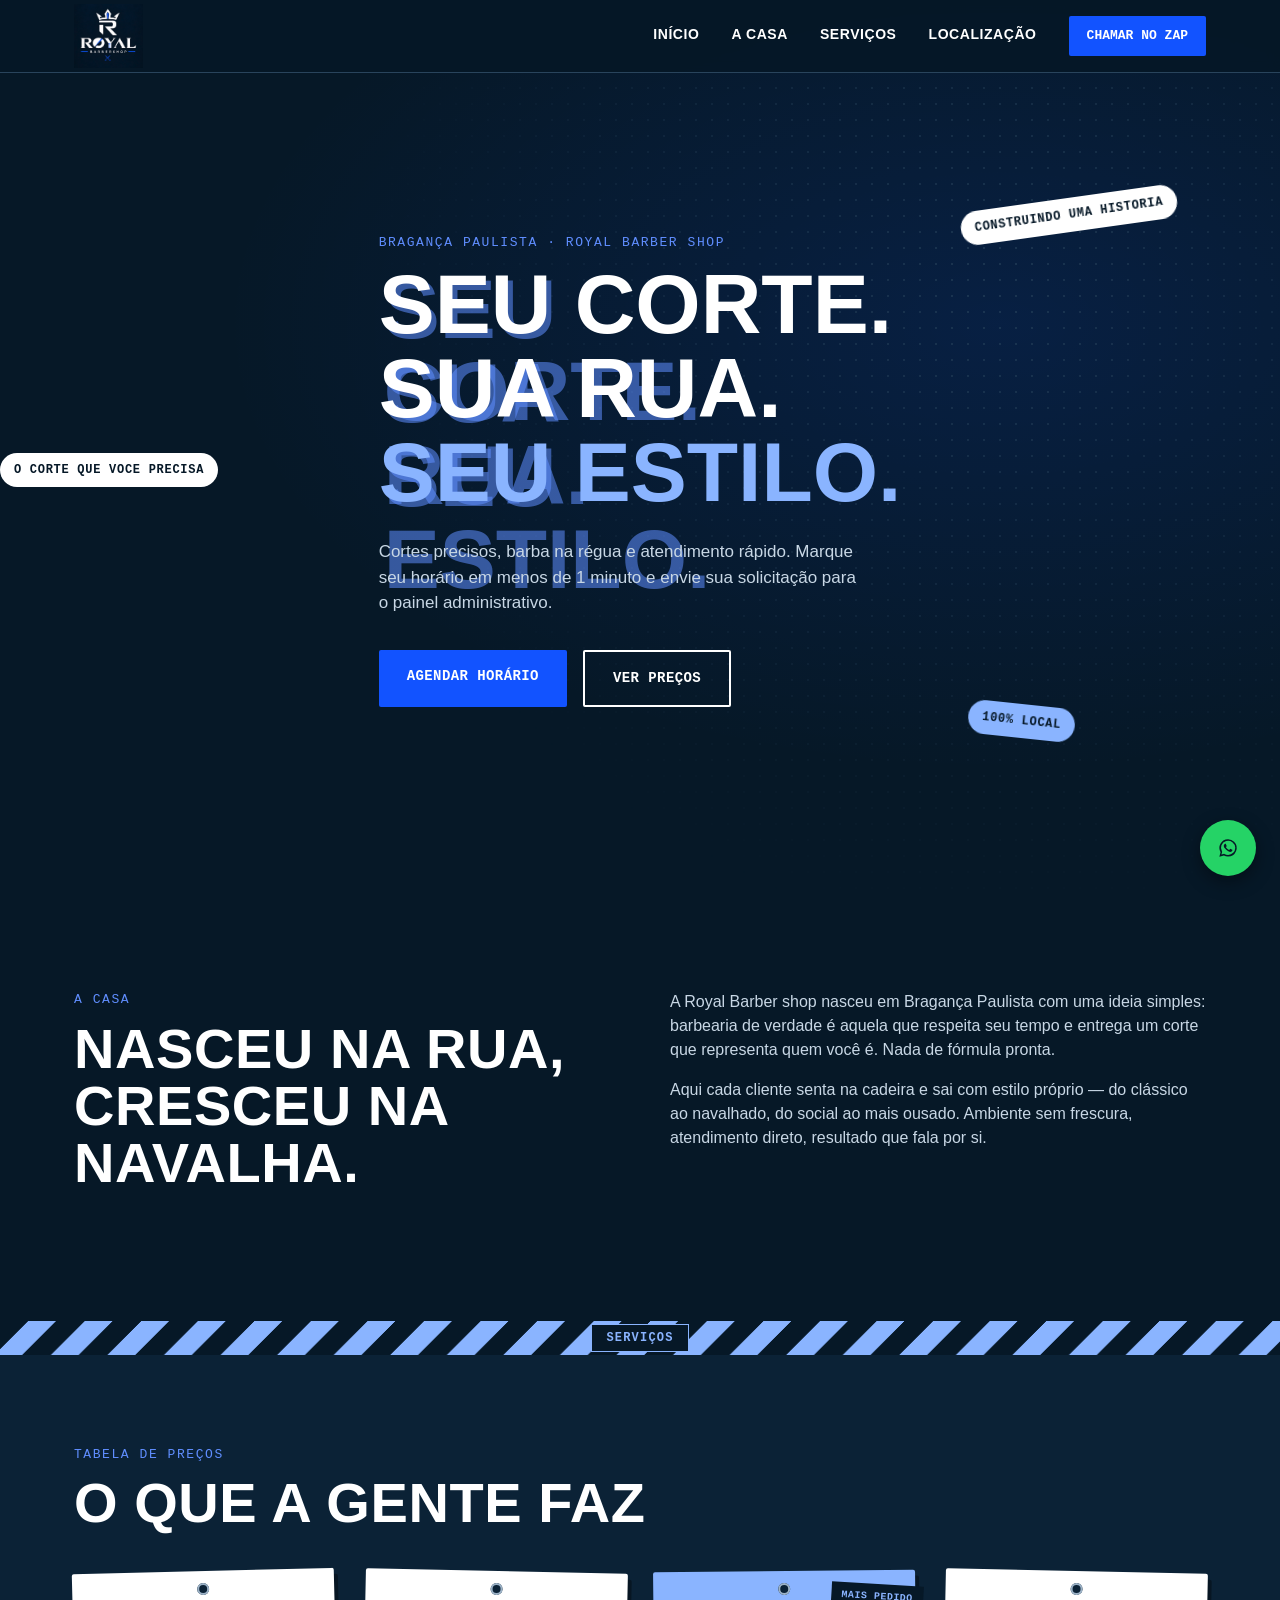
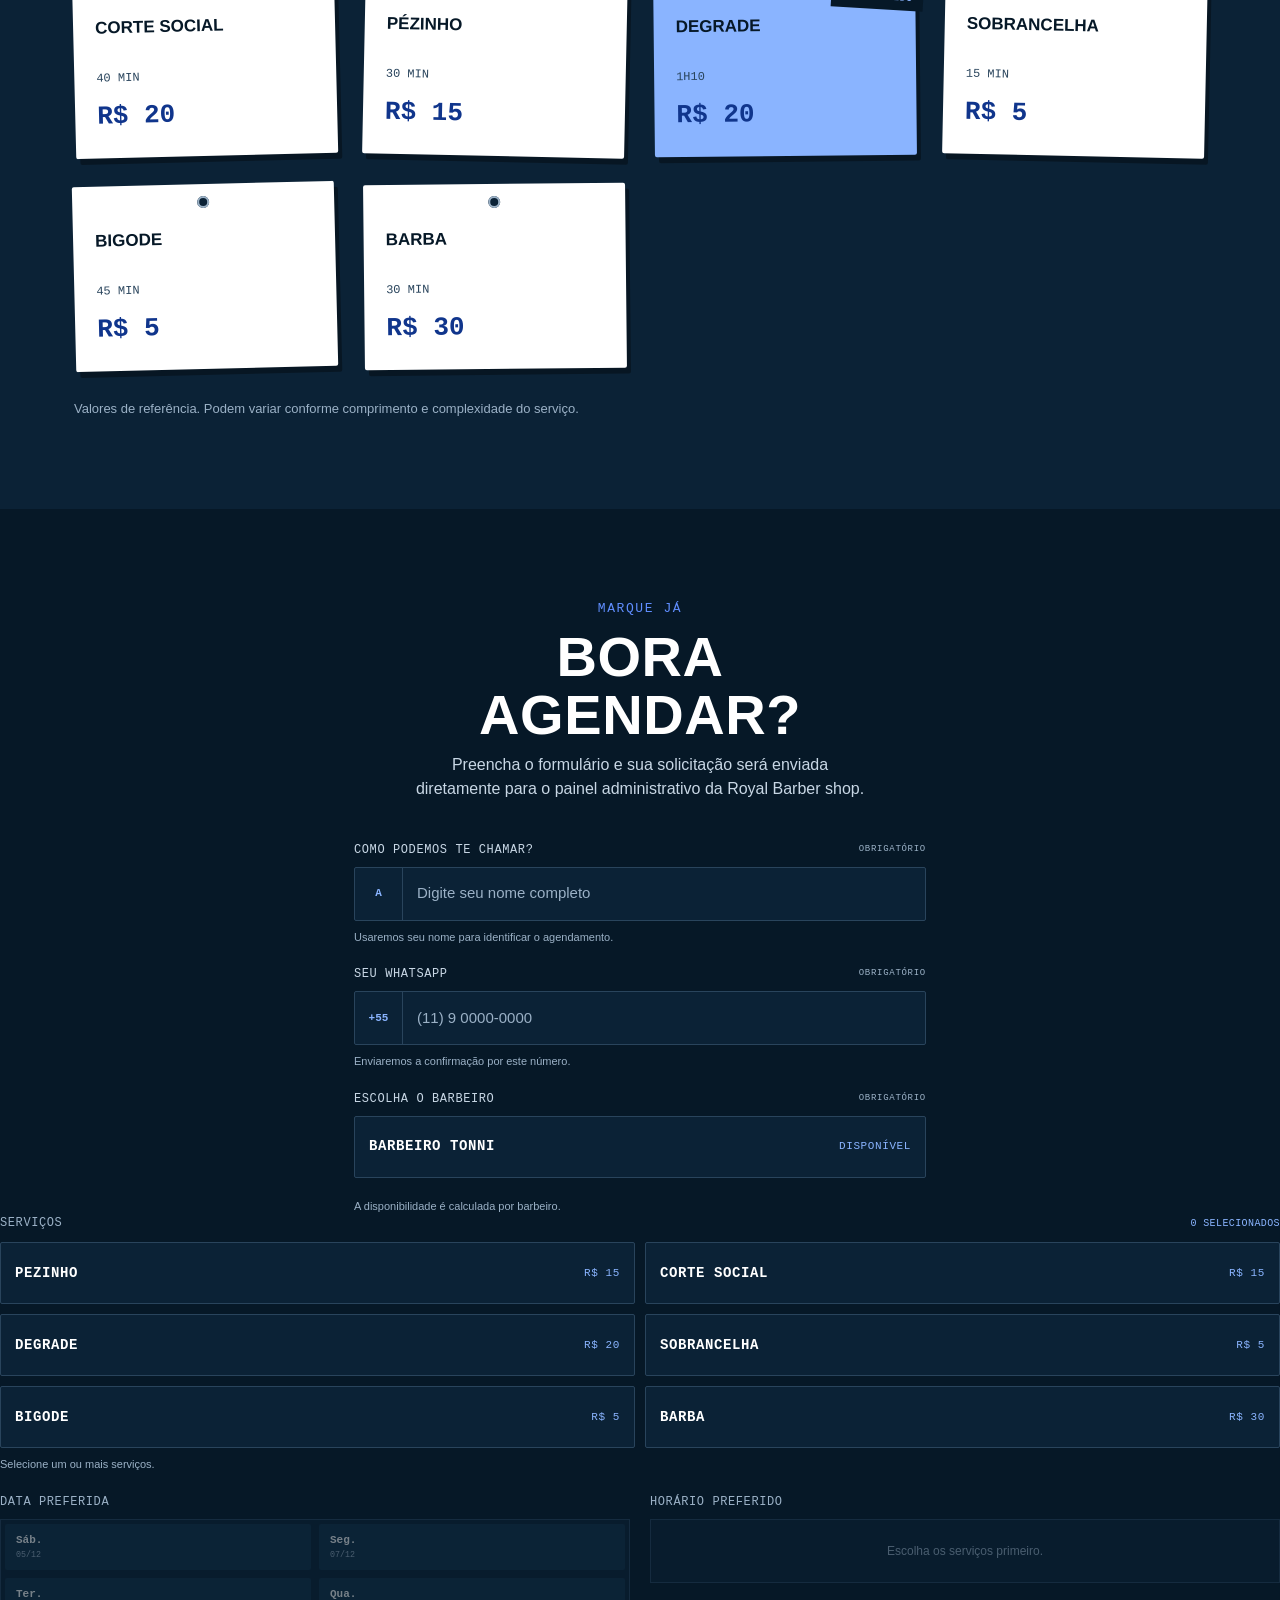
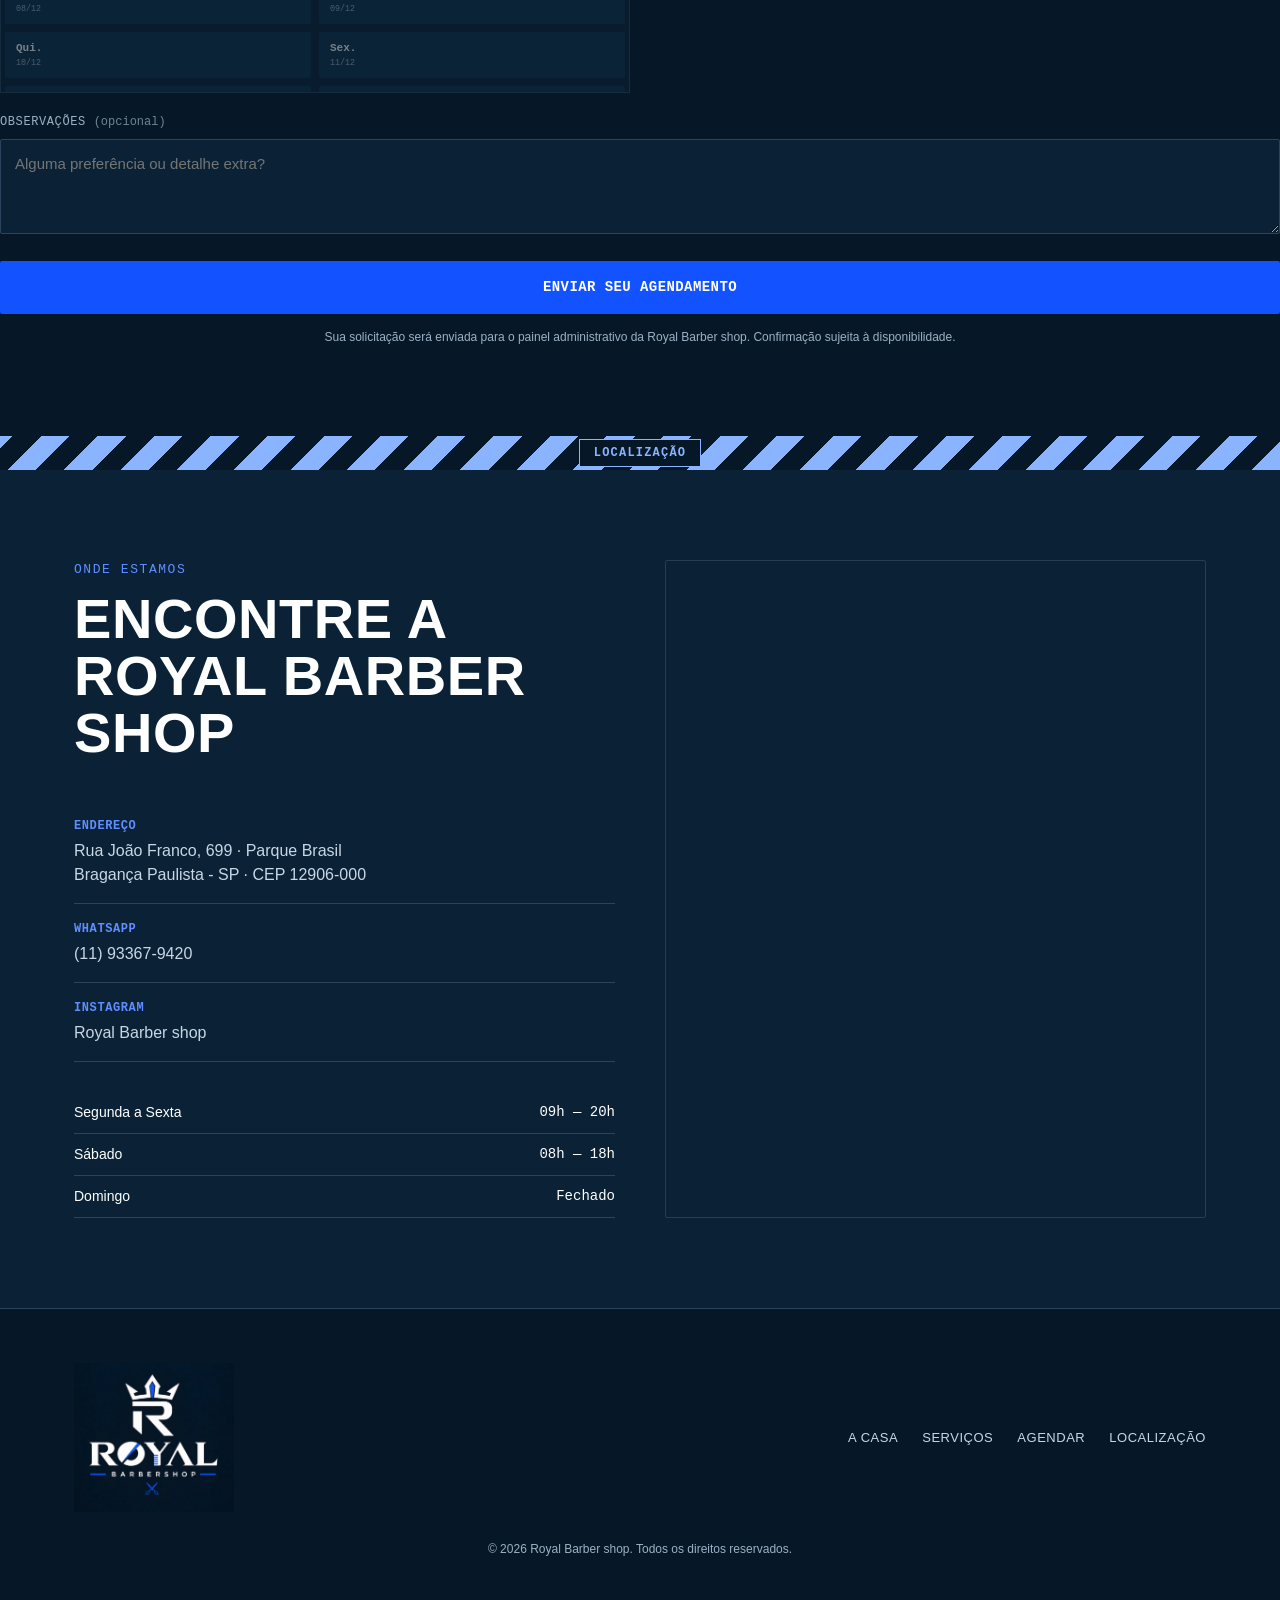
==== commit b22831ac: "Anima a faixa de Serviços com movimento contínuo" ====
--- a/index.html
+++ b/index.html
@@ -6,7 +6,7 @@
 
 <!-- Fontes: Anton para títulos de impacto, Archivo para leitura, Space Mono para preços/etiquetas -->
 <link rel="preconnect" href="https://fonts.googleapis.com">
-<link rel="stylesheet" href="style.css?v=20261008-royal-ambient">
+<link rel="stylesheet" href="style.css?v=20261008-royal-services">
 <style>
   .admin-login-modal {
     position: fixed;
--- a/style.css
+++ b/style.css
@@ -743,3 +743,15 @@
   .nav-link { padding: 14px 0; border-bottom: 1px solid var(--steel-line); }
   .nav-cta { margin-top: 16px; text-align: center; }
 }
+
+/* Movimento contínuo da faixa de Serviços. */
+@keyframes royal-services-strip {
+  from { background-position: 0 0; }
+  to { background-position: 56.568542px 0; }
+}
+@media (prefers-reduced-motion: no-preference) {
+  .sobre + .hazard-strip--label {
+    background-size: 56.568542px 56.568542px;
+    animation: royal-services-strip 3s linear infinite;
+  }
+}
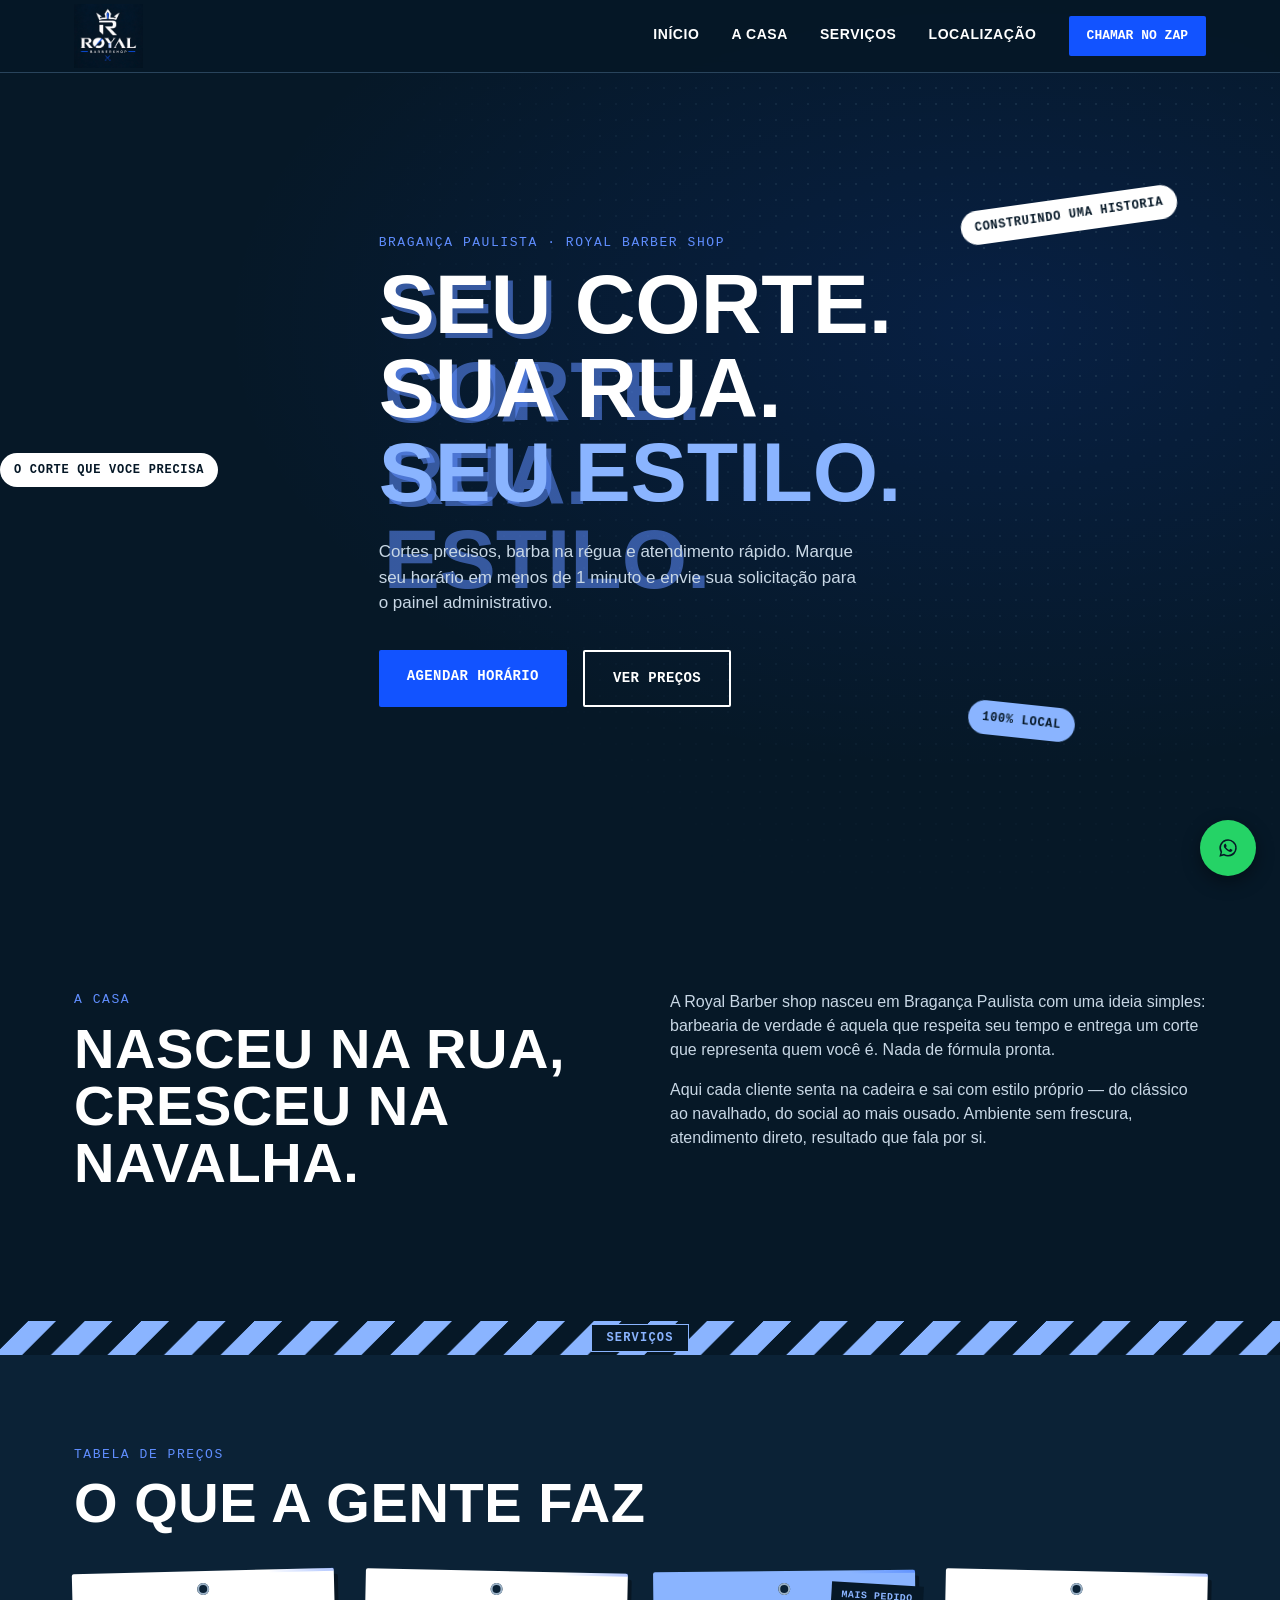
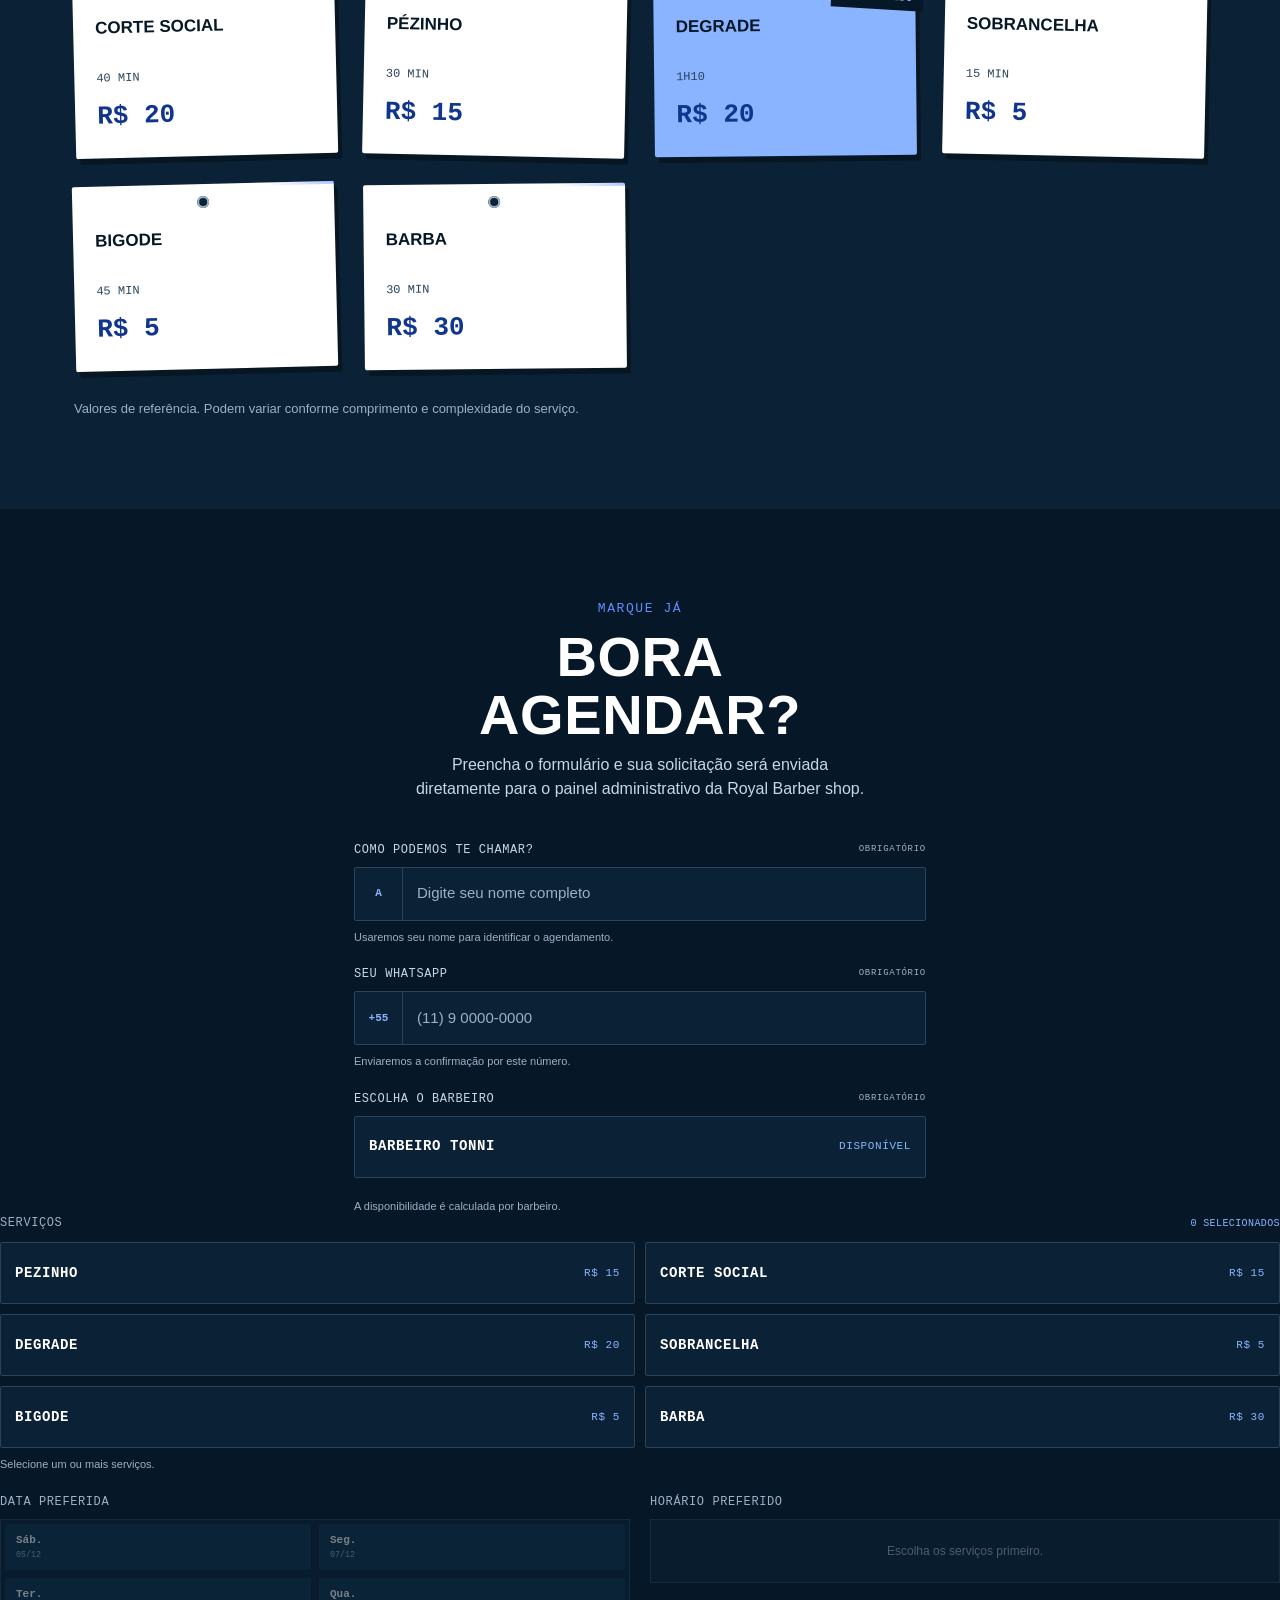
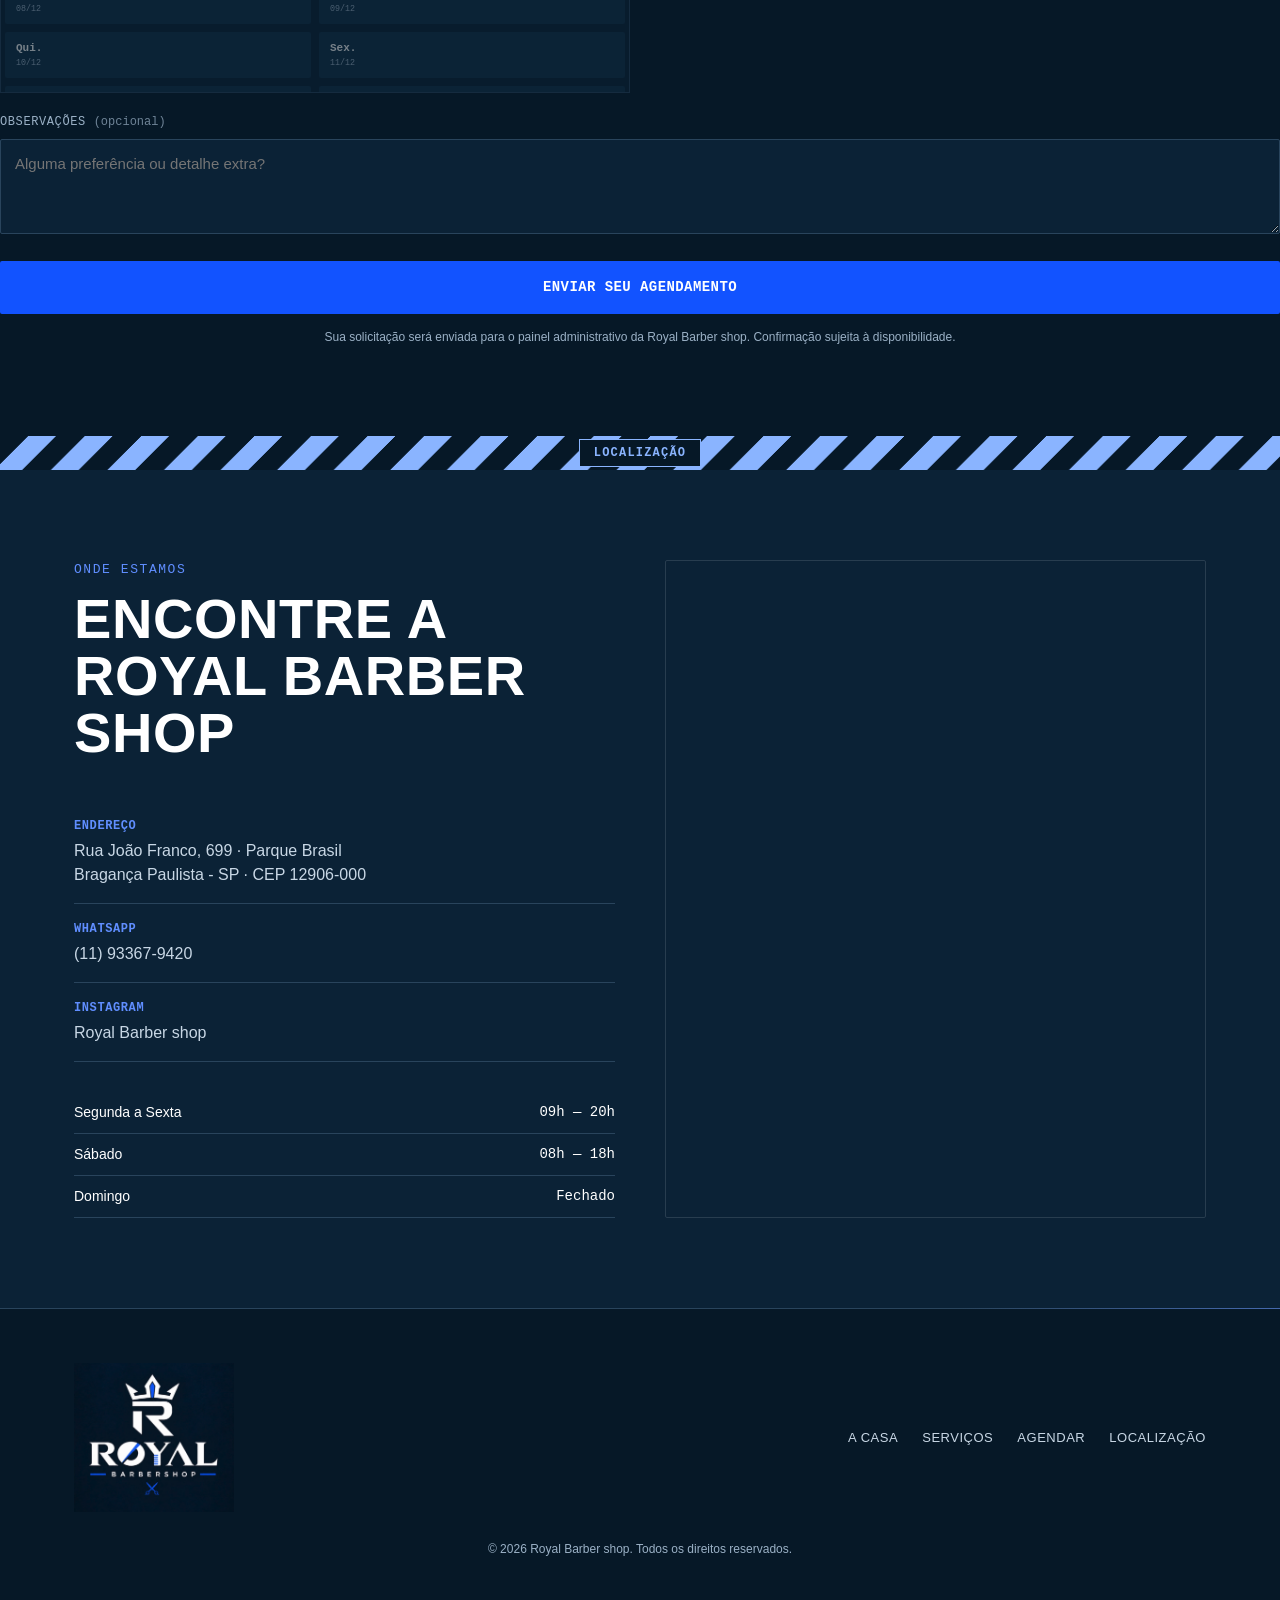
==== commit 597e6a04: "Amplia movimento das faixas e adiciona linhas de luz" ====
--- a/index.html
+++ b/index.html
@@ -6,7 +6,7 @@
 
 <!-- Fontes: Anton para títulos de impacto, Archivo para leitura, Space Mono para preços/etiquetas -->
 <link rel="preconnect" href="https://fonts.googleapis.com">
-<link rel="stylesheet" href="style.css?v=20261008-royal-services">
+<link rel="stylesheet" href="style.css?v=20261008-royal-lines">
 <style>
   .admin-login-modal {
     position: fixed;
--- a/style.css
+++ b/style.css
@@ -744,14 +744,52 @@
   .nav-cta { margin-top: 16px; text-align: center; }
 }
 
-/* Movimento contínuo da faixa de Serviços. */
+/* Movimento contínuo das faixas decorativas. */
 @keyframes royal-services-strip {
   from { background-position: 0 0; }
   to { background-position: 56.568542px 0; }
 }
 @media (prefers-reduced-motion: no-preference) {
-  .sobre + .hazard-strip--label {
+  .hazard-strip {
     background-size: 56.568542px 56.568542px;
     animation: royal-services-strip 3s linear infinite;
   }
 }
+
+/* Linhas de luz discretas nos cards e no rodapé. */
+.price-tag::after {
+  content: '';
+  position: absolute;
+  left: 0;
+  right: 0;
+  top: 0;
+  height: 3px;
+  pointer-events: none;
+  background: linear-gradient(90deg, transparent 30%, rgba(18, 83, 255, 0.65) 50%, transparent 70%);
+  background-size: 250% 100%;
+}
+.site-footer { position: relative; }
+.site-footer::before {
+  content: '';
+  position: absolute;
+  top: -1px;
+  left: 0;
+  right: 0;
+  height: 1px;
+  pointer-events: none;
+  background: linear-gradient(90deg, transparent 30%, var(--accent) 50%, transparent 70%);
+  background-size: 250% 100%;
+}
+@keyframes royal-light-line {
+  0% { background-position: 100% 0; opacity: 0; }
+  15%, 70% { opacity: 0.7; }
+  85%, 100% { background-position: 0 0; opacity: 0; }
+}
+@media (prefers-reduced-motion: no-preference) {
+  .hero > .hazard-strip { animation-duration: 5s; }
+  .agendar + .hazard-strip--label { animation-direction: reverse; animation-duration: 4s; }
+  .price-tag::after { animation: royal-light-line 7s ease-in-out infinite; }
+  .price-tag:nth-child(2n)::after { animation-delay: -2s; }
+  .price-tag:nth-child(3n)::after { animation-delay: -4s; }
+  .site-footer::before { animation: royal-light-line 10s ease-in-out infinite; }
+}
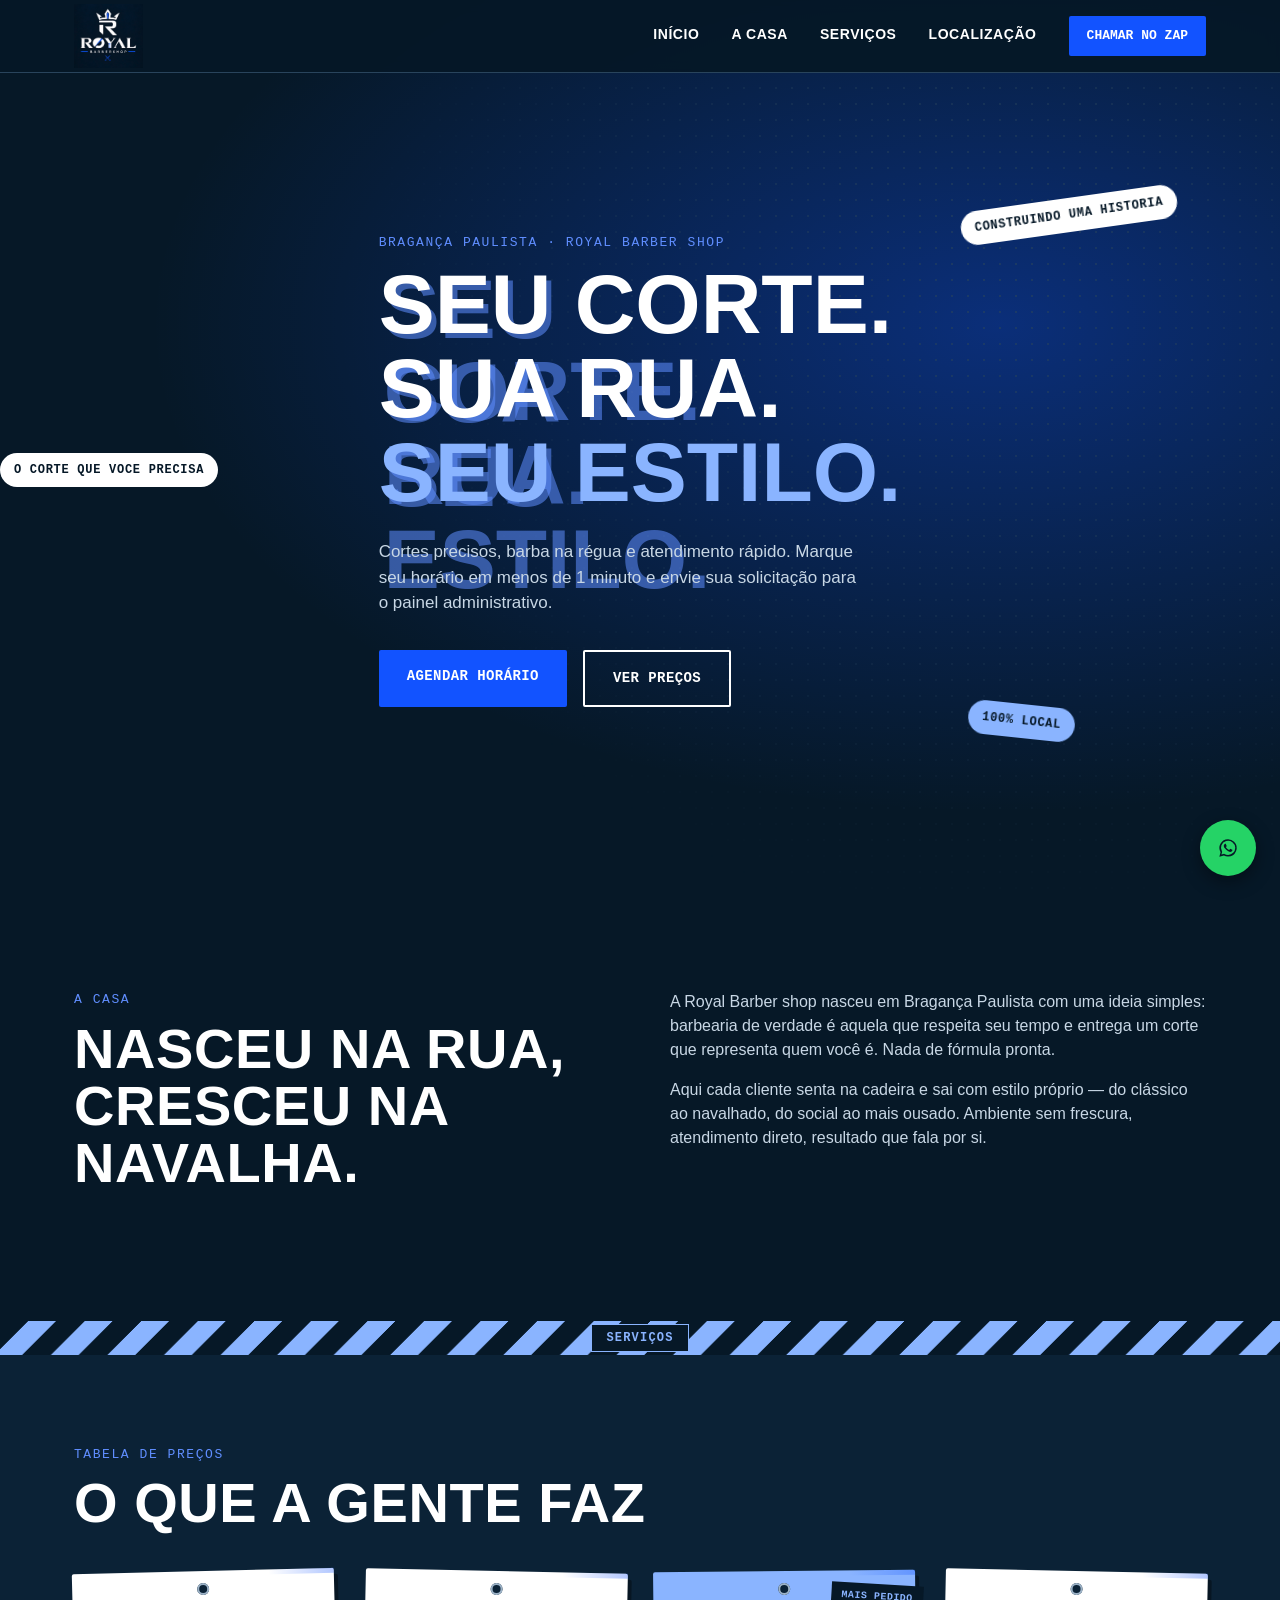
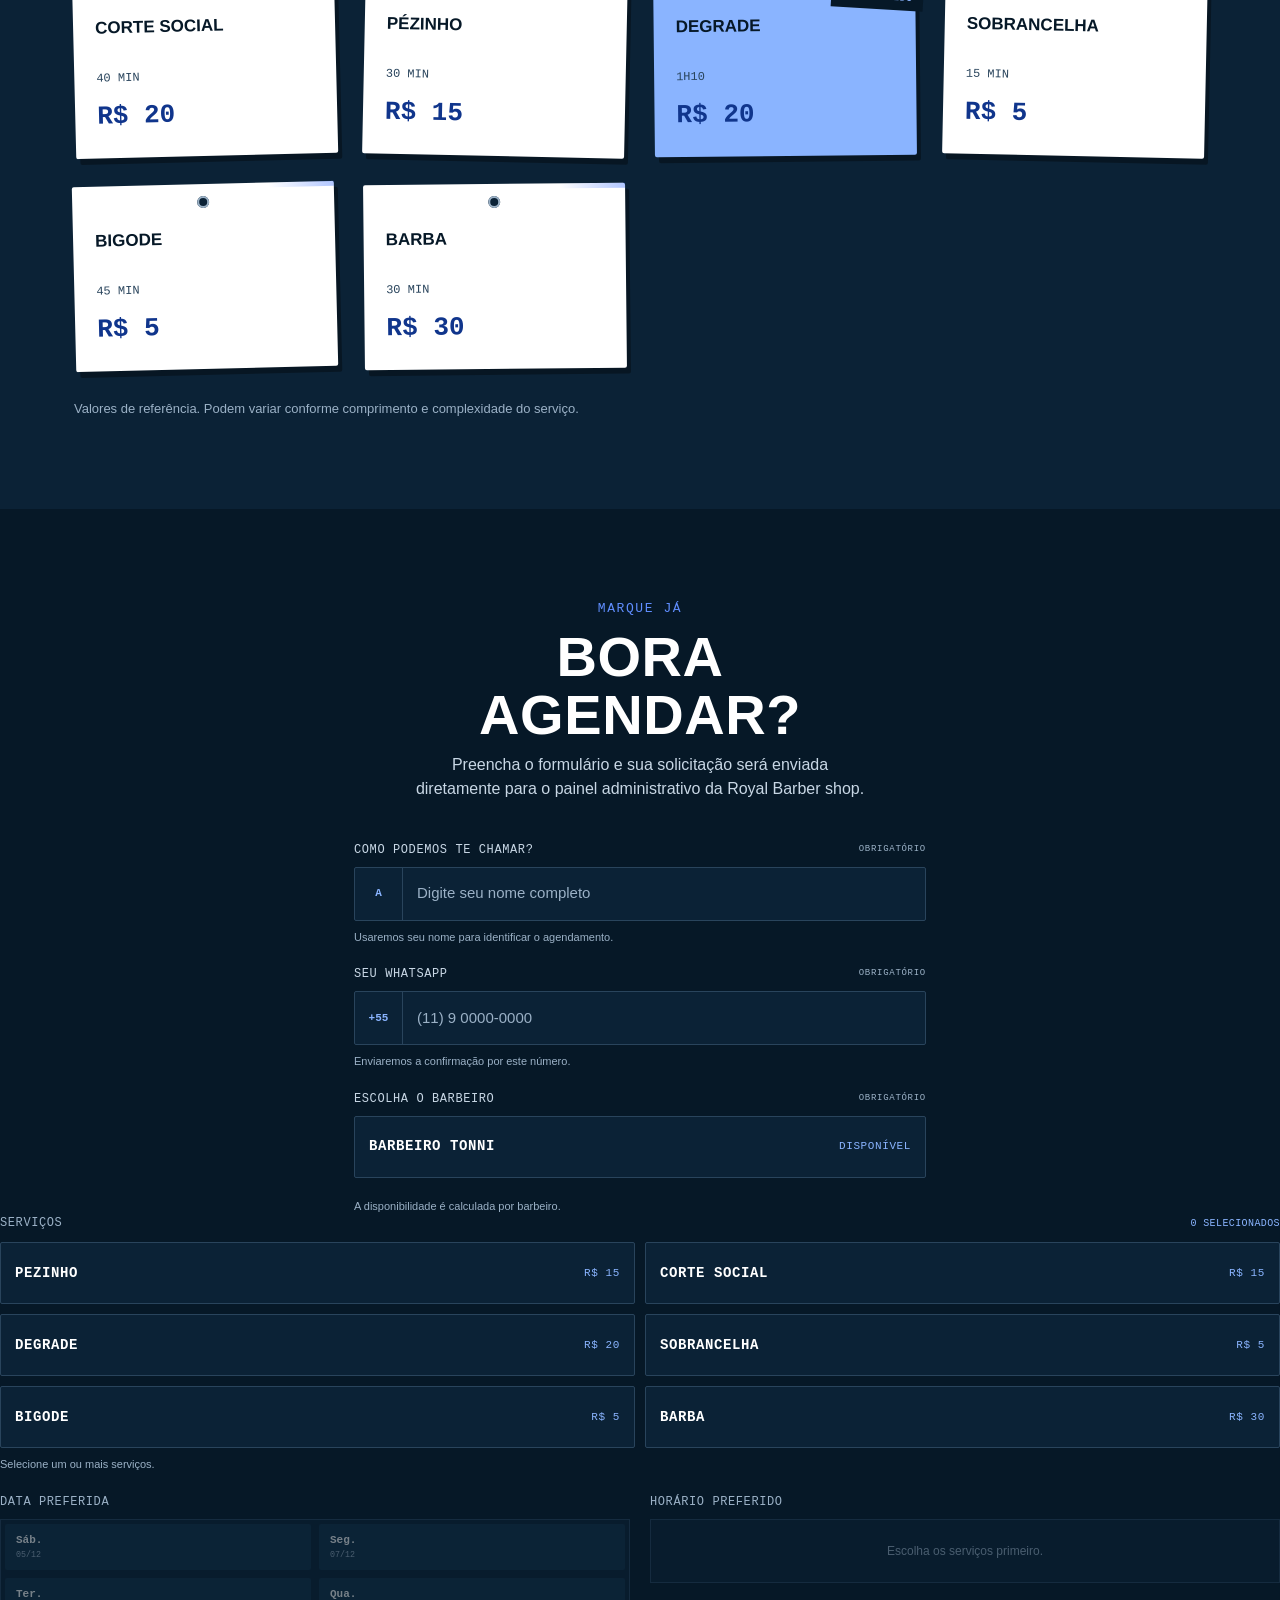
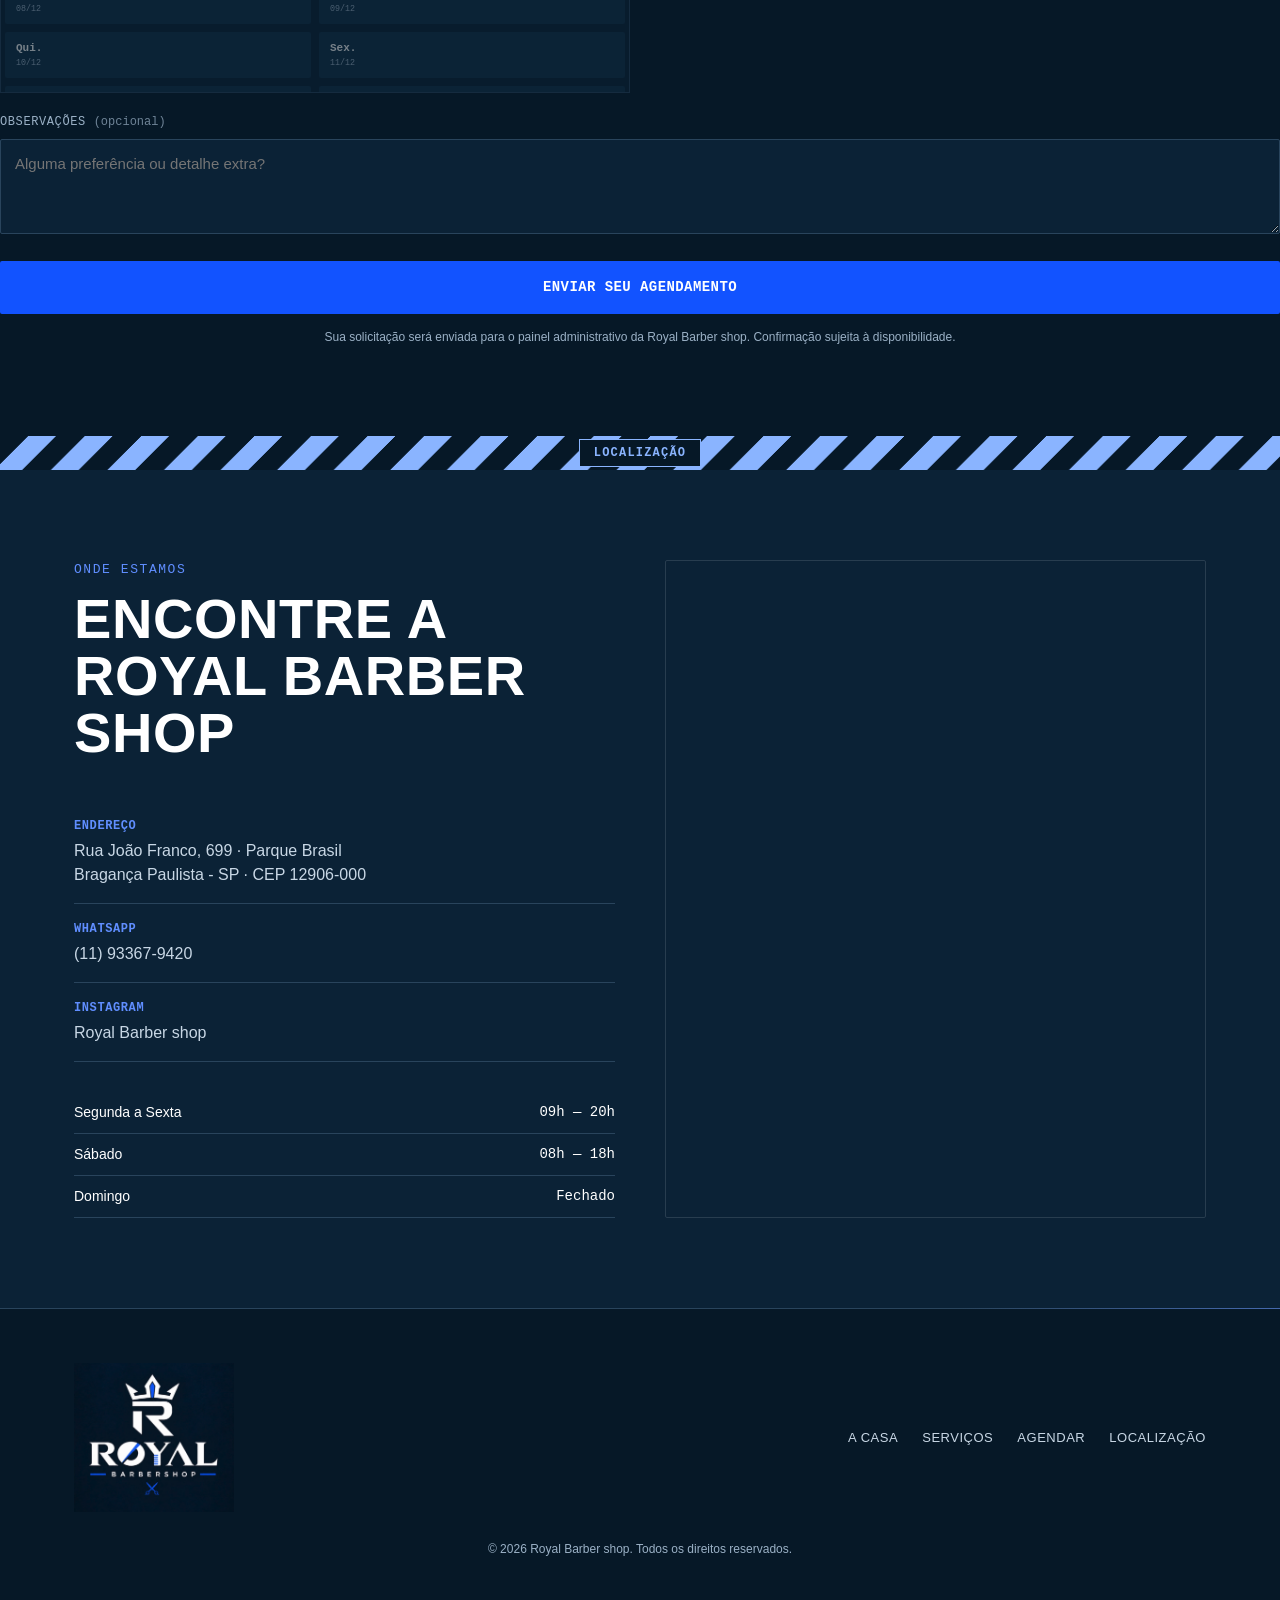
==== commit 7f2fb6bf: "Intensifica animações das faixas, cards e fundo azul" ====
--- a/index.html
+++ b/index.html
@@ -6,7 +6,7 @@
 
 <!-- Fontes: Anton para títulos de impacto, Archivo para leitura, Space Mono para preços/etiquetas -->
 <link rel="preconnect" href="https://fonts.googleapis.com">
-<link rel="stylesheet" href="style.css?v=20261008-royal-lines">
+<link rel="stylesheet" href="style.css?v=20261008-royal-vivid">
 <style>
   .admin-login-modal {
     position: fixed;
--- a/style.css
+++ b/style.css
@@ -679,22 +679,22 @@
 }
 @keyframes royal-float {
   0%, 100% { translate: 0 0; }
-  50% { translate: 0 -6px; }
+  50% { translate: 0 -14px; }
 }
 @keyframes royal-ambient {
-  from { transform: translate3d(-2%, 1%, 0) scale(1); opacity: 0.45; }
-  to { transform: translate3d(3%, -2%, 0) scale(1.06); opacity: 0.65; }
+  from { transform: translate3d(-10%, 6%, 0) scale(1); opacity: 0.7; }
+  to { transform: translate3d(10%, -6%, 0) scale(1.2); opacity: 1; }
 }
 .hero::before {
   content: '';
   position: absolute;
   inset: 0;
   pointer-events: none;
-  background: radial-gradient(ellipse at 78% 36%, rgba(18, 83, 255, 0.13), transparent 55%);
+  background: radial-gradient(ellipse at 78% 36%, rgba(18, 83, 255, 0.38), transparent 60%);
 }
 .hero-texture { pointer-events: none; }
 @media (prefers-reduced-motion: no-preference) {
-  .hero::before { animation: royal-ambient 18s ease-in-out infinite alternate; }
+  .hero::before { animation: royal-ambient 7s ease-in-out infinite alternate; }
   .sticker-1 { animation: royal-float 7s ease-in-out infinite; }
   .sticker-2 { animation: royal-float 9s ease-in-out -3s infinite; }
   .hero-inner > .eyebrow { animation: royal-enter 0.7s ease both; }
@@ -704,7 +704,7 @@
   .hero-title .stencil:nth-child(3) { animation-delay: 0.34s; }
   .hero-sub { animation: royal-enter 0.8s ease 0.46s both; }
   .hero-actions { animation: royal-enter 0.8s ease 0.58s both; }
-  .hero-texture { animation: royal-glow 12s ease-in-out infinite alternate; }
+  .hero-texture { animation: royal-glow 6s ease-in-out infinite alternate; }
   .login-box { animation: royal-enter 0.65s ease both; }
   .admin-header { animation: royal-enter 0.65s ease both; }
 }
@@ -752,7 +752,7 @@
 @media (prefers-reduced-motion: no-preference) {
   .hazard-strip {
     background-size: 56.568542px 56.568542px;
-    animation: royal-services-strip 3s linear infinite;
+    animation: royal-services-strip 0.9s linear infinite;
   }
 }
 
@@ -763,7 +763,7 @@
   left: 0;
   right: 0;
   top: 0;
-  height: 3px;
+  height: 5px;
   pointer-events: none;
   background: linear-gradient(90deg, transparent 30%, rgba(18, 83, 255, 0.65) 50%, transparent 70%);
   background-size: 250% 100%;
@@ -786,10 +786,29 @@
   85%, 100% { background-position: 0 0; opacity: 0; }
 }
 @media (prefers-reduced-motion: no-preference) {
-  .hero > .hazard-strip { animation-duration: 5s; }
-  .agendar + .hazard-strip--label { animation-direction: reverse; animation-duration: 4s; }
-  .price-tag::after { animation: royal-light-line 7s ease-in-out infinite; }
+  .hero > .hazard-strip { animation-duration: 1.4s; }
+  .agendar + .hazard-strip--label { animation-direction: reverse; animation-duration: 1.1s; }
+  .price-tag::after { animation: royal-light-line 3s ease-in-out infinite; }
   .price-tag:nth-child(2n)::after { animation-delay: -2s; }
   .price-tag:nth-child(3n)::after { animation-delay: -4s; }
-  .site-footer::before { animation: royal-light-line 10s ease-in-out infinite; }
-}
+  .site-footer::before { animation: royal-light-line 4s ease-in-out infinite; }
+}
+
+/* Movimento mais visível nos cards e no botão principal. */
+@keyframes royal-card-float {
+  0%, 100% { translate: 0 0; box-shadow: 4px 6px 0 rgba(0,0,0,0.35); }
+  50% { translate: 0 -10px; box-shadow: 4px 16px 24px rgba(18,83,255,0.25); }
+}
+@keyframes royal-button-glow {
+  0%, 100% { box-shadow: 0 0 0 0 rgba(18,83,255,0.1); }
+  50% { box-shadow: 0 0 26px 5px rgba(18,83,255,0.45); }
+}
+@media (prefers-reduced-motion: no-preference) {
+  .price-tag.is-visible { animation: royal-card-float 4s ease-in-out 0.7s infinite; }
+  .price-tag.is-visible:nth-child(2n) { animation-delay: 1.3s; }
+  .price-tag.is-visible:nth-child(3n) { animation-delay: 1.9s; }
+  .price-tag:hover { animation-play-state: paused; }
+  .hero-actions .btn-primary { animation: royal-button-glow 3s ease-in-out infinite; }
+  .sticker-1 { animation-duration: 4s; }
+  .sticker-2 { animation-duration: 5s; }
+}
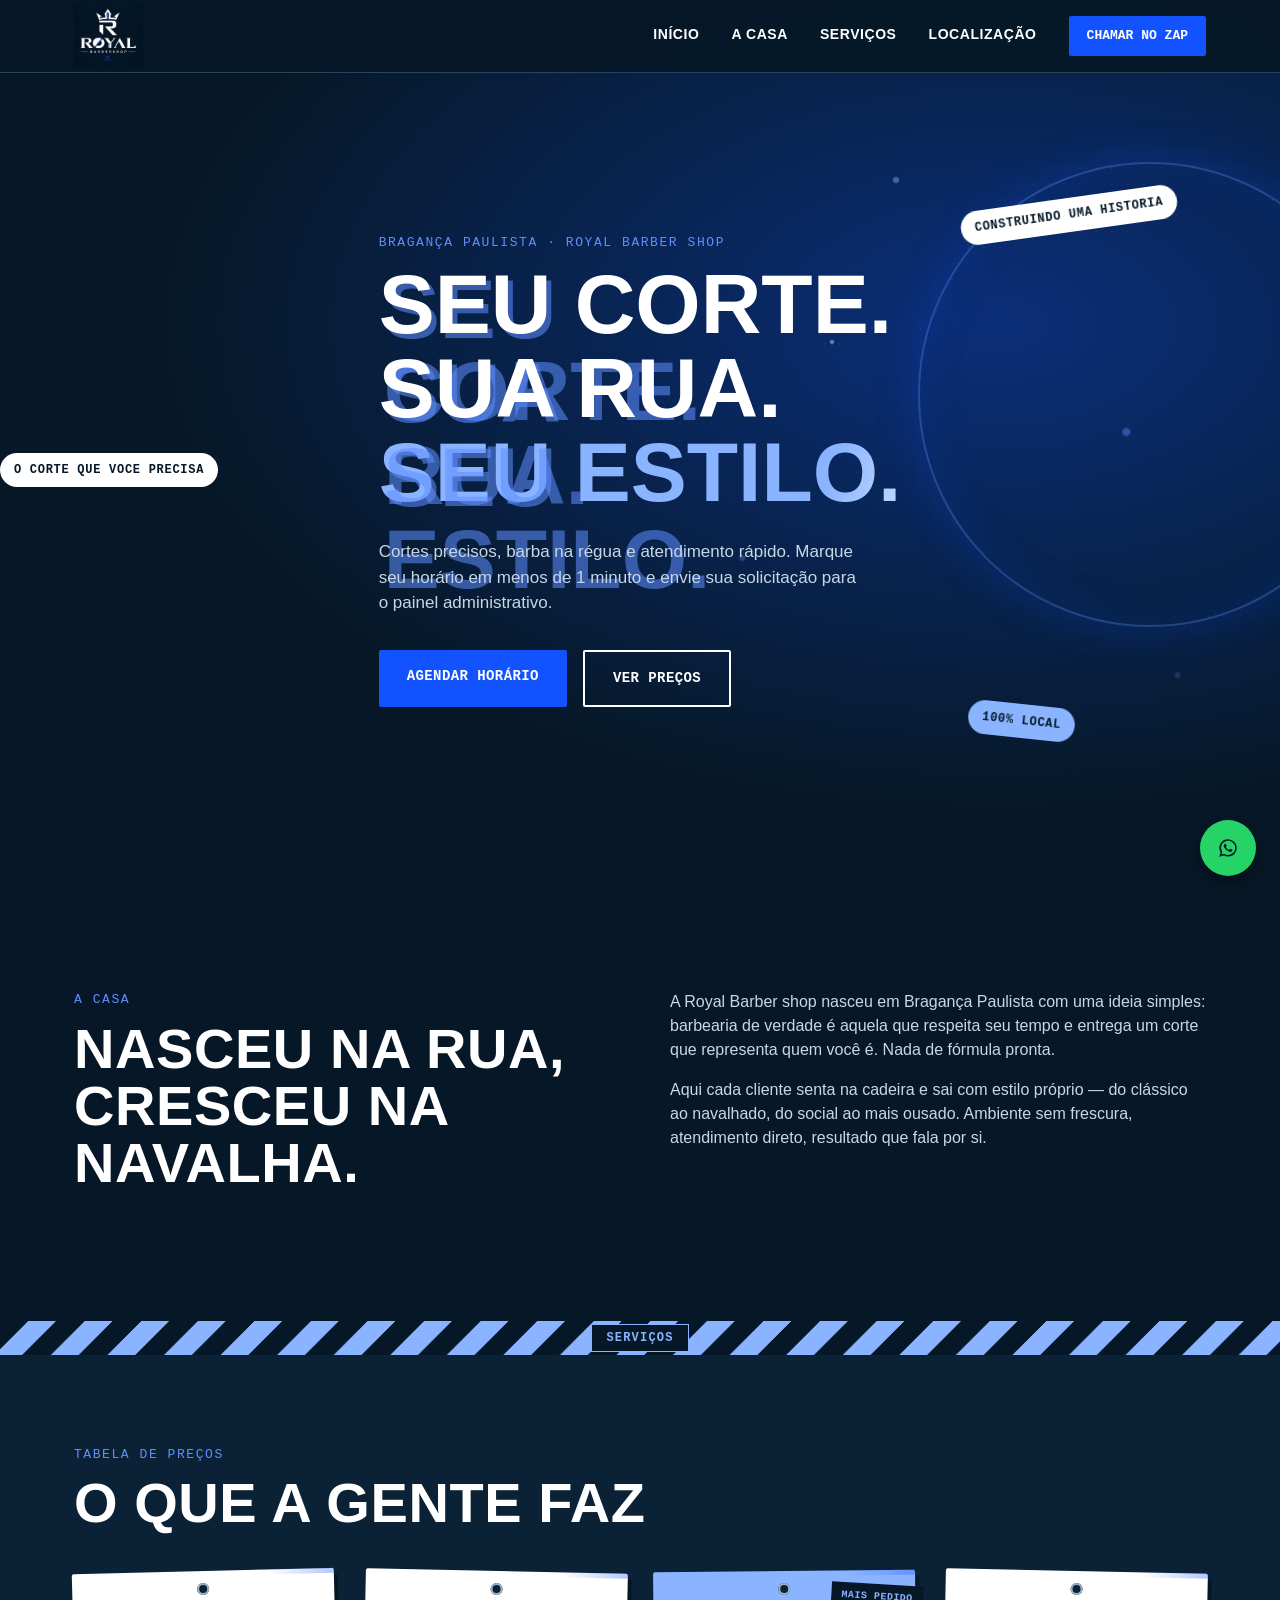
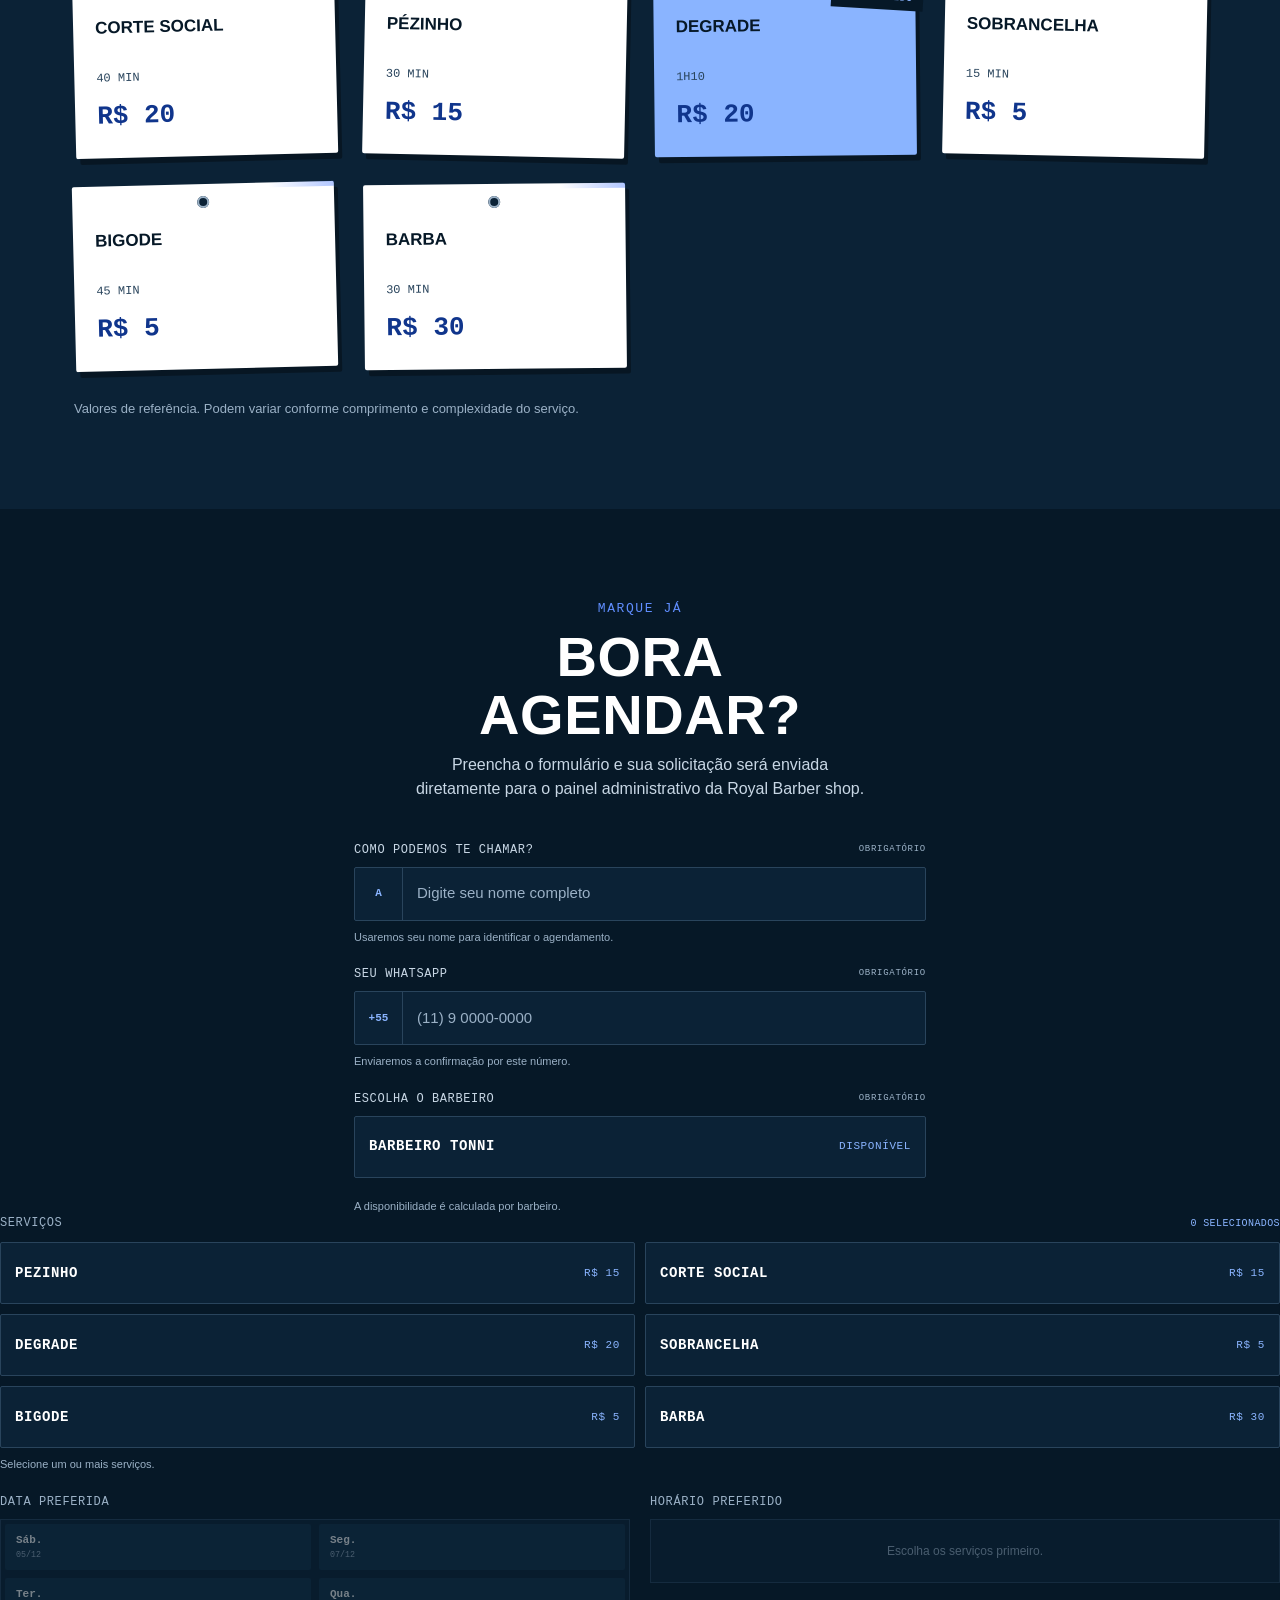
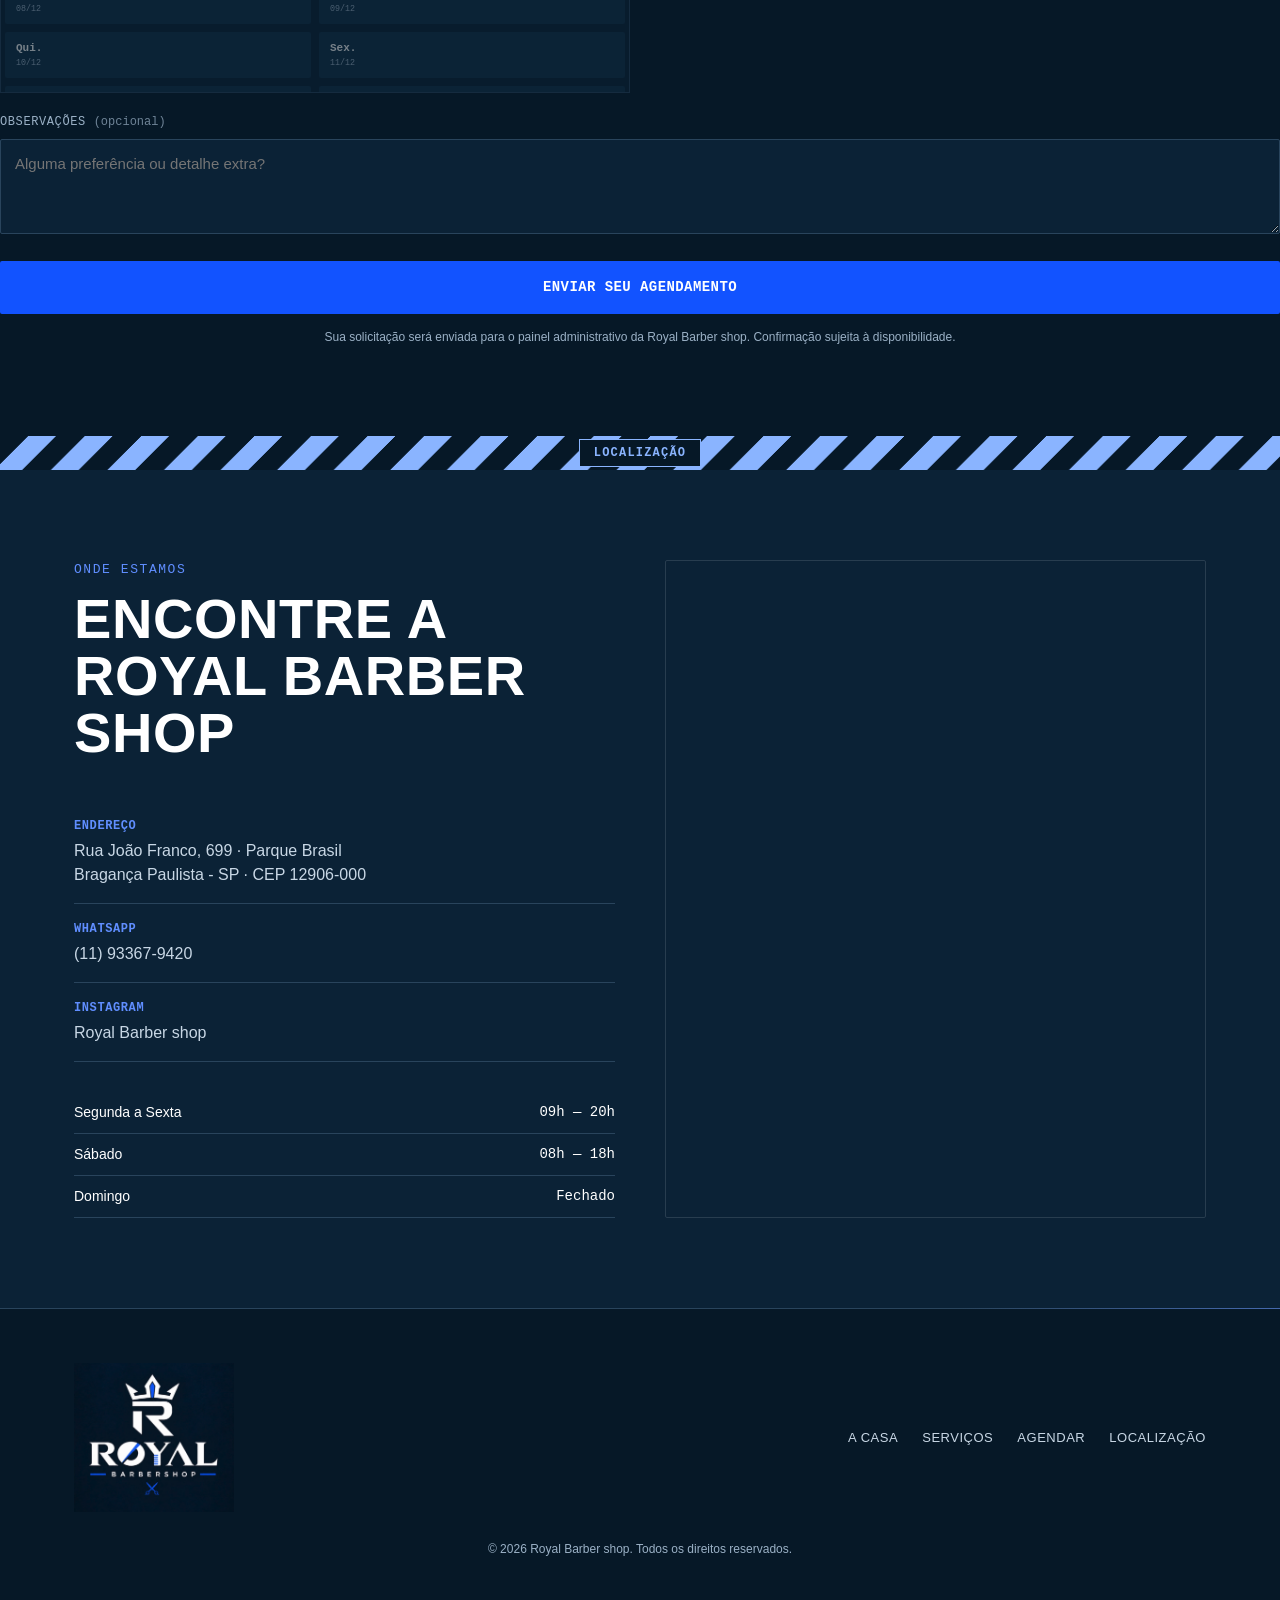
==== commit f3c3f434: "Adiciona halo animado, partículas e reflexo no título" ====
--- a/index.html
+++ b/index.html
@@ -6,7 +6,7 @@
 
 <!-- Fontes: Anton para títulos de impacto, Archivo para leitura, Space Mono para preços/etiquetas -->
 <link rel="preconnect" href="https://fonts.googleapis.com">
-<link rel="stylesheet" href="style.css?v=20261008-royal-vivid">
+<link rel="stylesheet" href="style.css?v=20261008-royal-halo">
 <style>
   .admin-login-modal {
     position: fixed;
--- a/style.css
+++ b/style.css
@@ -812,3 +812,56 @@
   .sticker-1 { animation-duration: 4s; }
   .sticker-2 { animation-duration: 5s; }
 }
+
+/* Halo e pontos de luz decorativos, sem bloquear os controles. */
+.hero::after {
+  content: '';
+  position: absolute;
+  width: clamp(220px, 36vw, 480px);
+  aspect-ratio: 1;
+  top: 18%;
+  right: -8%;
+  border: 2px solid rgba(96,142,255,0.32);
+  border-radius: 50%;
+  box-shadow: 0 0 45px rgba(18,83,255,0.22), inset 0 0 45px rgba(18,83,255,0.12);
+  pointer-events: none;
+}
+.hero-texture::after {
+  content: '';
+  position: absolute;
+  inset: 0;
+  pointer-events: none;
+  background:
+    radial-gradient(circle at 70% 20%, #8AB4FF 0 2px, transparent 4px),
+    radial-gradient(circle at 88% 48%, #608EFF 0 3px, transparent 5px),
+    radial-gradient(circle at 58% 62%, #8AB4FF 0 2px, transparent 4px),
+    radial-gradient(circle at 92% 75%, #608EFF 0 2px, transparent 4px),
+    radial-gradient(circle at 65% 38%, #FFFFFF 0 1px, transparent 3px);
+}
+@keyframes royal-halo {
+  0%, 100% { transform: translateY(0) scale(1); opacity: 0.55; }
+  50% { transform: translateY(28px) scale(1.12); opacity: 1; }
+}
+@keyframes royal-particles {
+  from { transform: translate3d(0, 18px, 0); opacity: 0.5; }
+  to { transform: translate3d(-16px, -30px, 0); opacity: 1; }
+}
+@keyframes royal-title-shine {
+  0%, 25% { background-position: 100% 0; }
+  75%, 100% { background-position: 0 0; }
+}
+@media (prefers-reduced-motion: no-preference) {
+  .hero::after { animation: royal-halo 6s ease-in-out infinite; }
+  .hero-texture::after { animation: royal-particles 8s ease-in-out infinite alternate; }
+  .hero-title .accent-text {
+    background: linear-gradient(110deg, #8AB4FF 35%, #FFFFFF 48%, #1253FF 52%, #8AB4FF 65%);
+    background-size: 250% 100%;
+    background-clip: text;
+    -webkit-background-clip: text;
+    color: transparent;
+    animation: royal-enter 0.8s ease 0.34s both, royal-title-shine 5s ease-in-out infinite;
+  }
+}
+@media (max-width: 560px) {
+  .hero::after { right: -120px; top: 12%; opacity: 0.4; }
+}
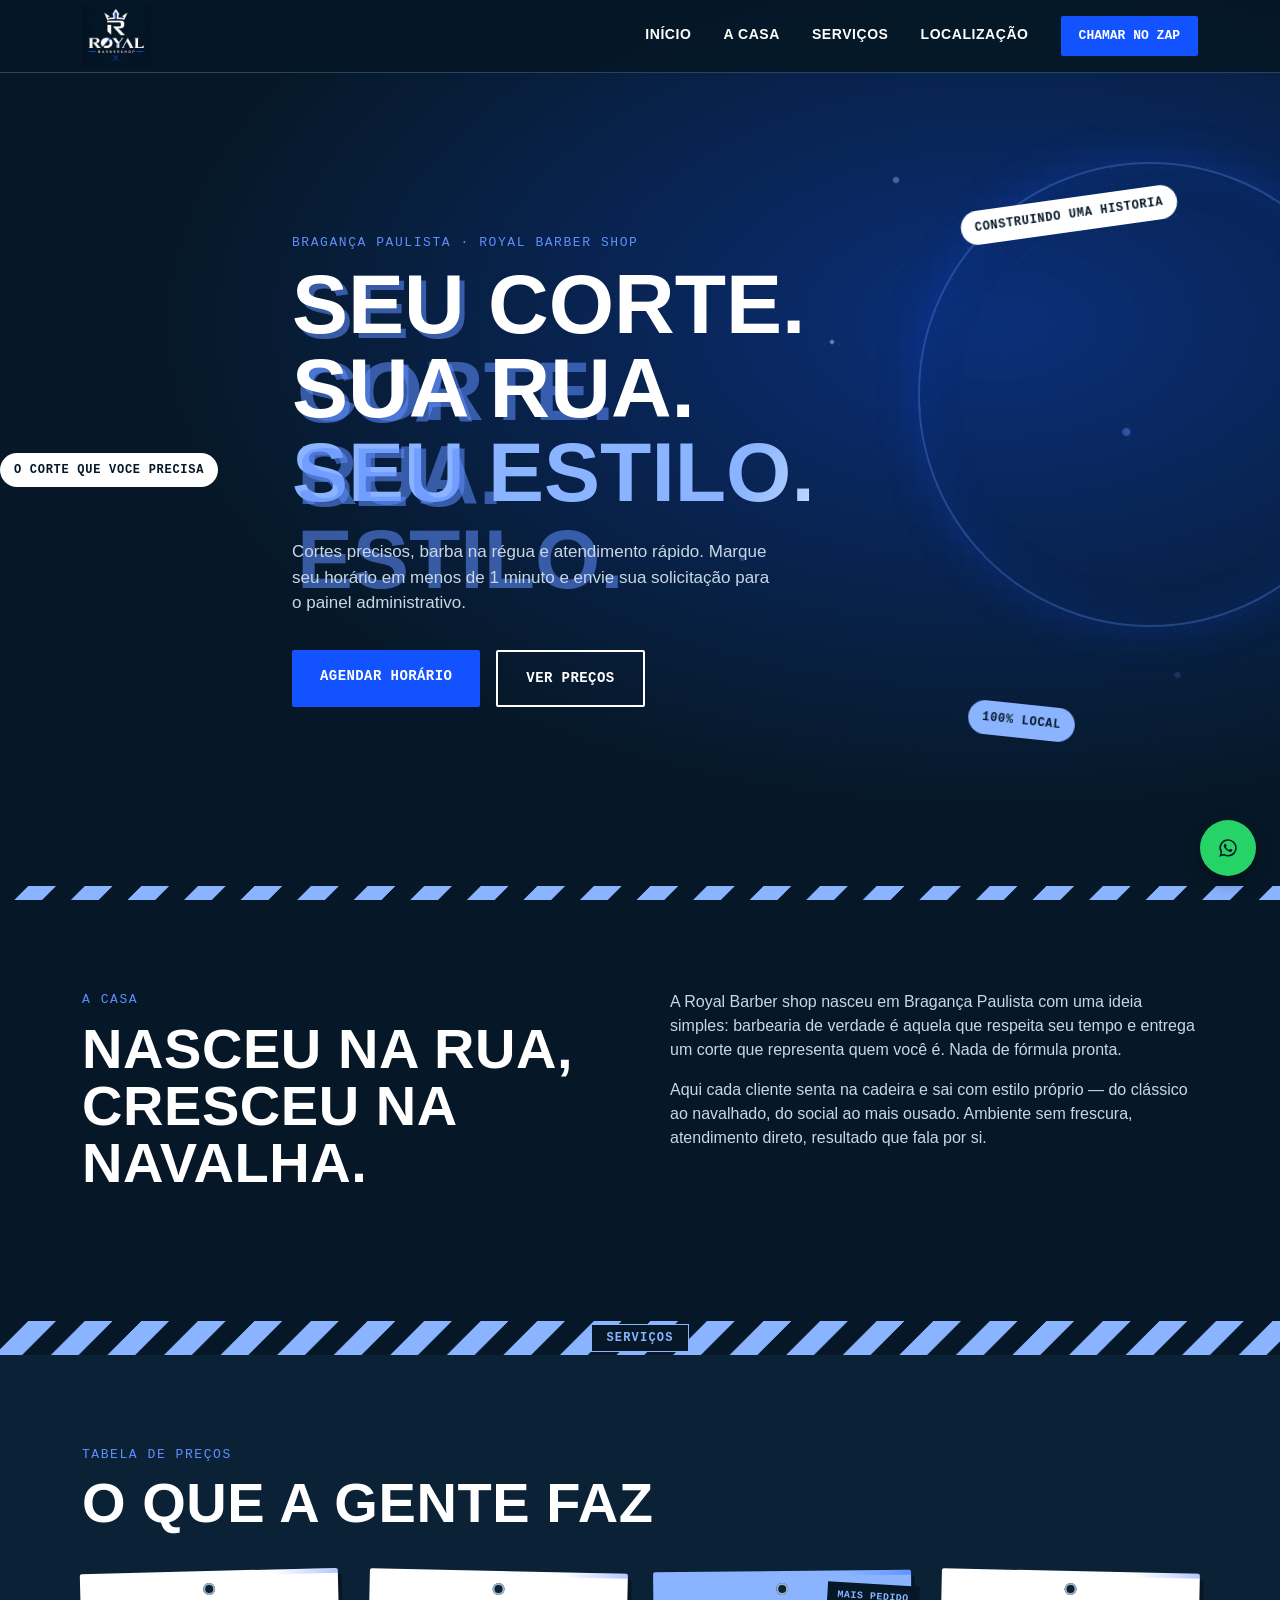
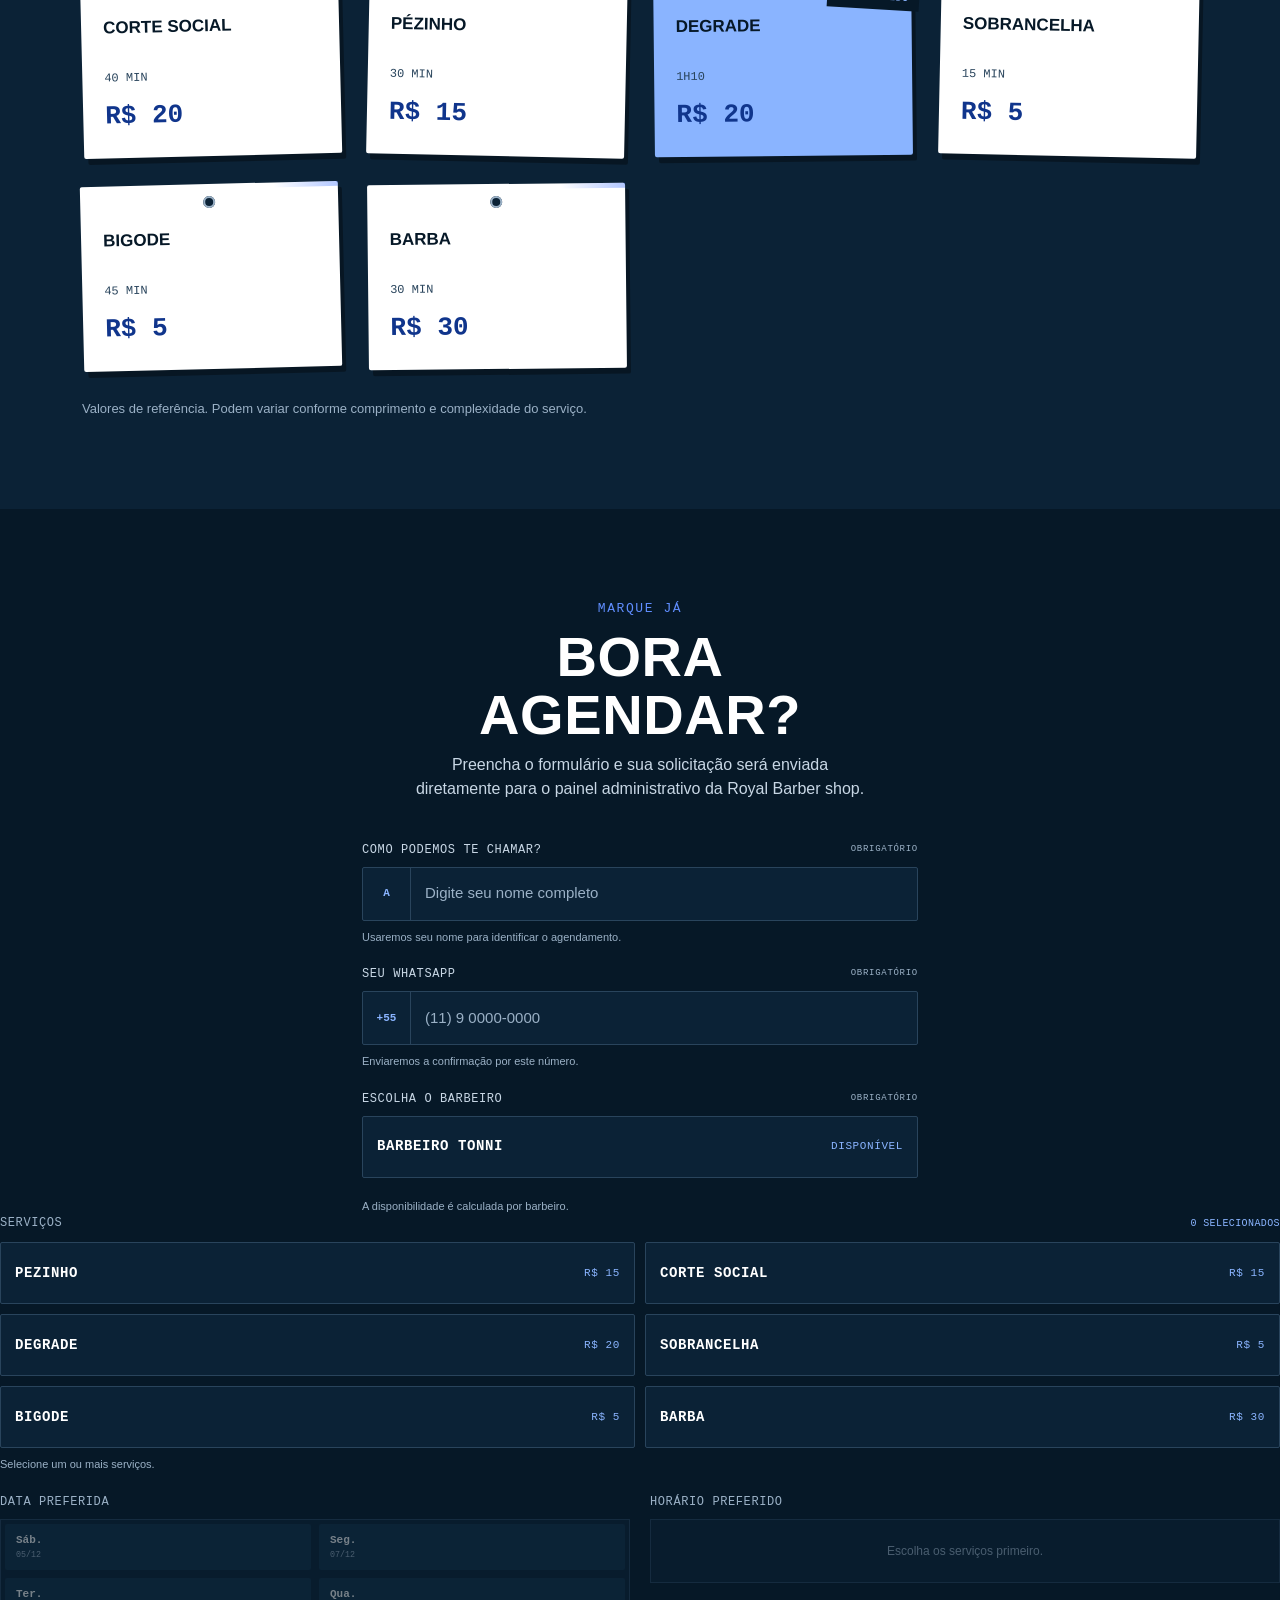
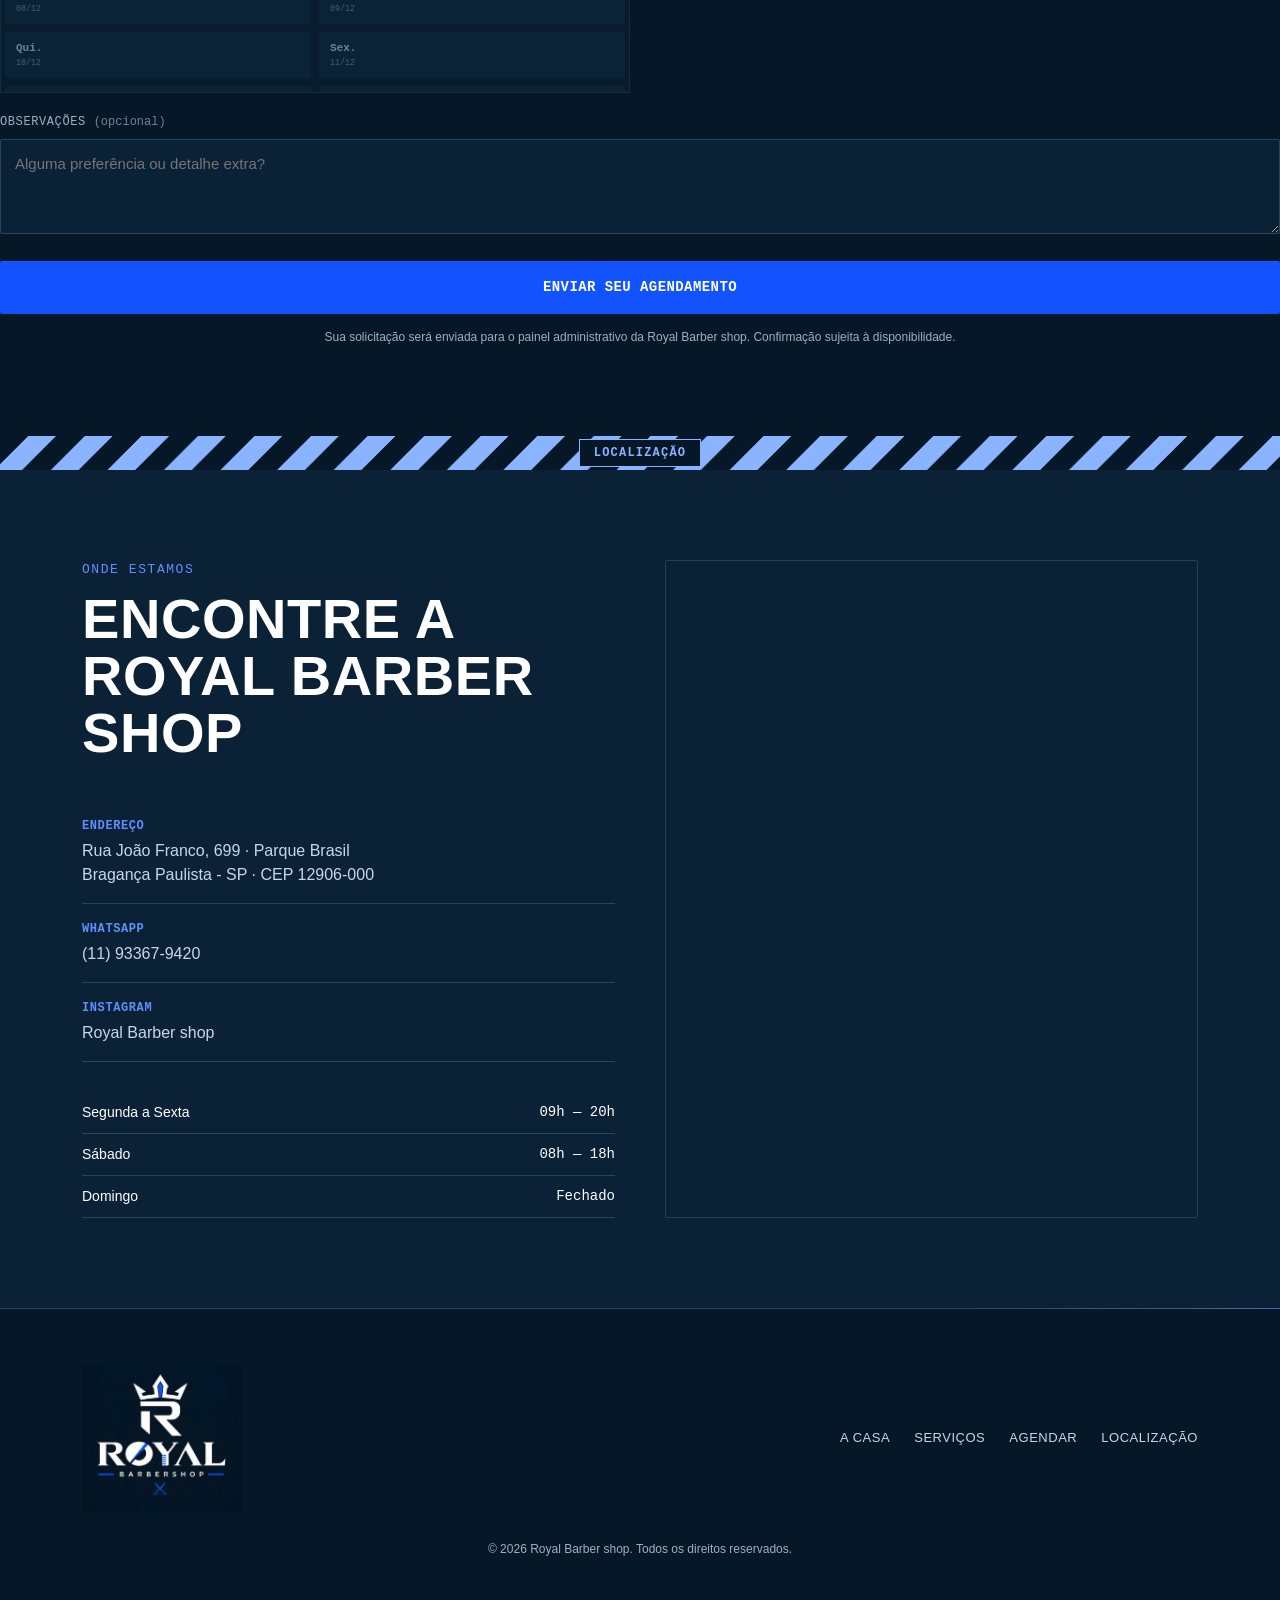
==== commit 612a2af8: "Ajusta layout responsivo para celular, tablet e desktop" ====
--- a/index.html
+++ b/index.html
@@ -2,11 +2,12 @@
 <html lang="pt-BR">
 <head>
 <meta charset="UTF-8">
+<meta name="viewport" content="width=device-width, initial-scale=1.0">
 <title>Royal Barber shop</title>
 
 <!-- Fontes: Anton para títulos de impacto, Archivo para leitura, Space Mono para preços/etiquetas -->
 <link rel="preconnect" href="https://fonts.googleapis.com">
-<link rel="stylesheet" href="style.css?v=20261008-royal-halo">
+<link rel="stylesheet" href="style.css?v=20261008-royal-responsive">
 <style>
   .admin-login-modal {
     position: fixed;
--- a/style.css
+++ b/style.css
@@ -865,3 +865,67 @@
 @media (max-width: 560px) {
   .hero::after { right: -120px; top: 12%; opacity: 0.4; }
 }
+
+/* Layout adaptável de celulares pequenos a monitores grandes. */
+html { scroll-padding-top: 88px; }
+.wrap { width: 100%; padding-inline: clamp(16px, 3vw, 32px); }
+.sobre-inner, .local-inner { grid-template-columns: repeat(2, minmax(0, 1fr)); }
+.sobre-inner > *, .local-inner > *, .form-row--split > * { min-width: 0; }
+.price-grid { grid-template-columns: repeat(auto-fit, minmax(min(220px, 100%), 1fr)); }
+.info-list span, .footer-copy { overflow-wrap: anywhere; }
+.map-frame iframe { display: block; width: 100%; min-height: 320px; }
+.menu-btn { min-width: 44px; min-height: 44px; justify-content: center; padding: 10px; }
+.hero > .hazard-strip { position: absolute; inset: auto 0 0; width: 100%; }
+.admin-login-panel { max-height: calc(100dvh - 48px); overflow-y: auto; }
+@media (min-width: 901px) and (max-width: 1200px) {
+  .nav { gap: 20px; }
+  .sticker { font-size: 10px; }
+  .sticker-1 { right: 3%; top: 15%; }
+  .sticker-2 { right: 3%; bottom: 12%; }
+}
+@media (max-width: 900px) {
+  .nav { visibility: hidden; pointer-events: none; max-height: calc(100dvh - 72px); overflow-y: auto; }
+  .nav.is-open { visibility: visible; pointer-events: auto; }
+  .sobre, .servicos, .agendar, .local { padding-block: 64px; }
+  .sobre-inner, .local-inner { gap: 32px; }
+}
+@media (max-width: 780px) {
+  .sobre-inner, .local-inner { grid-template-columns: minmax(0, 1fr); }
+  .map-frame iframe { min-height: 300px; }
+}
+@media (max-width: 560px) {
+  .hero { min-height: 100svh; padding: 112px 0 72px; }
+  .stencil { font-size: clamp(32px, 10vw, 56px); }
+  .hero-sub { font-size: 16px; }
+  .hero-actions { flex-direction: column; gap: 12px; }
+  .hero-actions .btn { width: 100%; text-align: center; }
+  .section-title { font-size: clamp(28px, 8vw, 42px); overflow-wrap: anywhere; }
+  .section-head { margin-bottom: 28px; }
+  .price-grid { gap: 28px; }
+  .price-tag { transform: none !important; }
+  .service-option span { flex-wrap: wrap; gap: 6px; }
+  .form-row input, .form-row select, .form-row textarea { font-size: 16px; }
+  .choice-button { min-height: 44px; }
+  .field-heading, .form-label-line { flex-wrap: wrap; gap: 6px; }
+  .footer-inner { flex-direction: column; text-align: center; }
+  .footer-nav { justify-content: center; gap: 8px 20px; }
+  .footer-nav a { padding-block: 12px; }
+  .site-footer { padding-bottom: 96px; }
+  .whatsapp-float { right: 16px; bottom: max(16px, env(safe-area-inset-bottom)); }
+  .admin-login-modal { padding: 16px; }
+  .admin-login-panel { padding: 28px 20px; }
+}
+@media (max-width: 360px) {
+  .time-picker { grid-template-columns: repeat(3, minmax(0, 1fr)); }
+  .btn { padding-inline: 18px; }
+}
+
+.service-option input {
+  width: 1px;
+  height: 1px;
+  padding: 0;
+  margin: 0;
+  border: 0;
+  inset: 0 auto auto 0;
+}
+.service-option:has(input:focus-visible) { outline: 2px solid var(--hazard); outline-offset: 3px; }
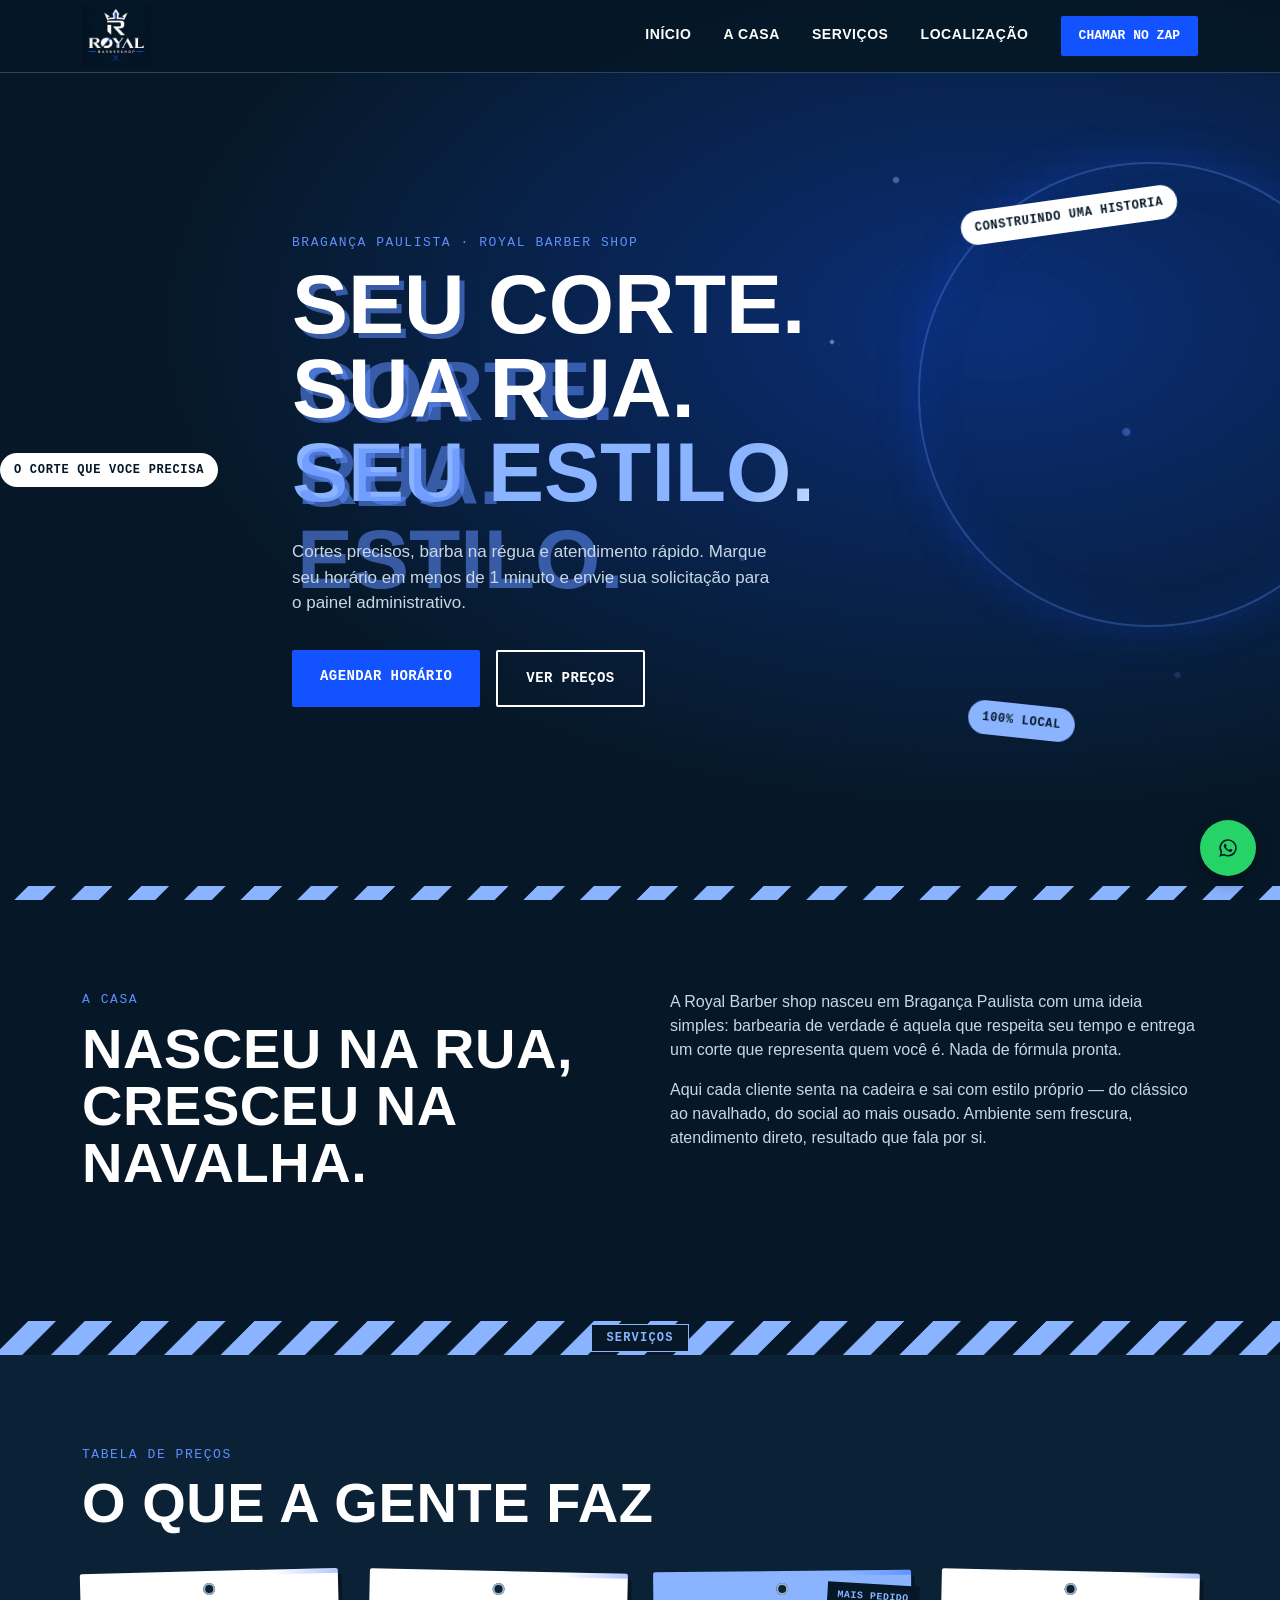
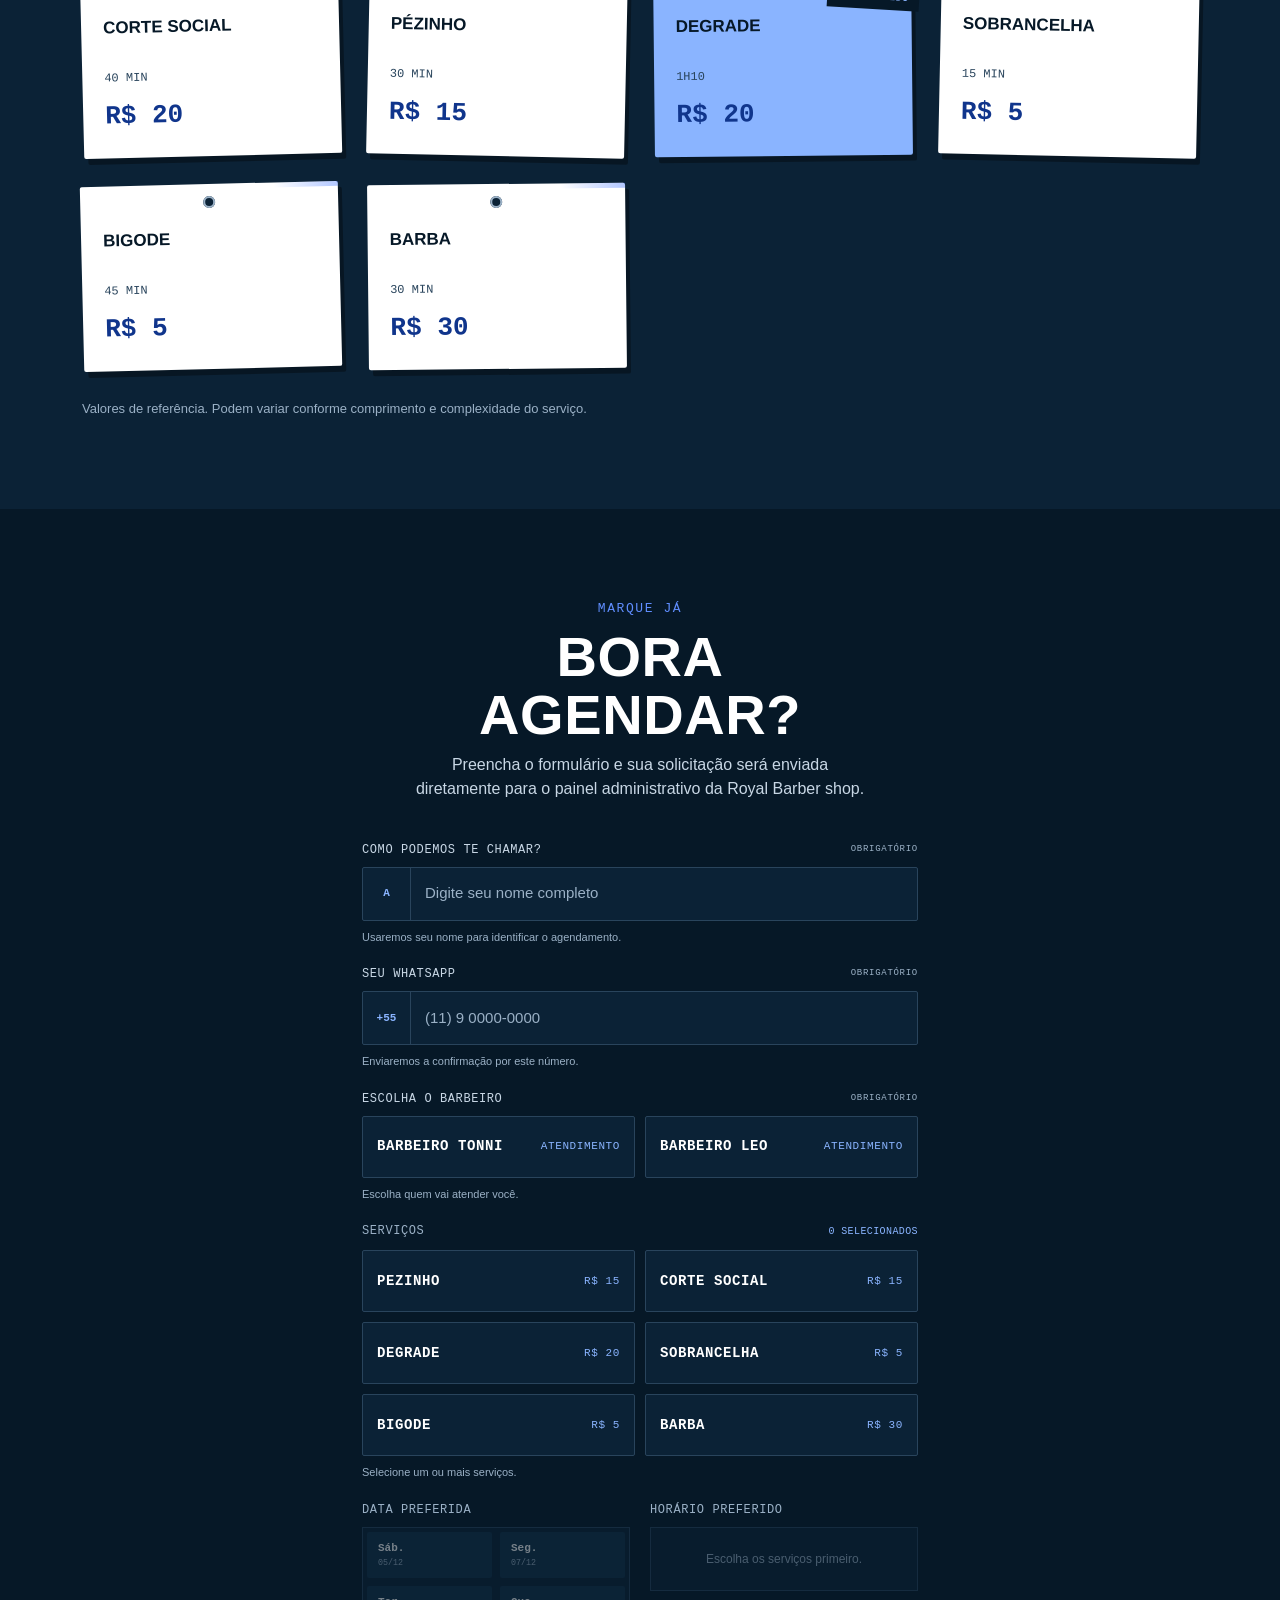
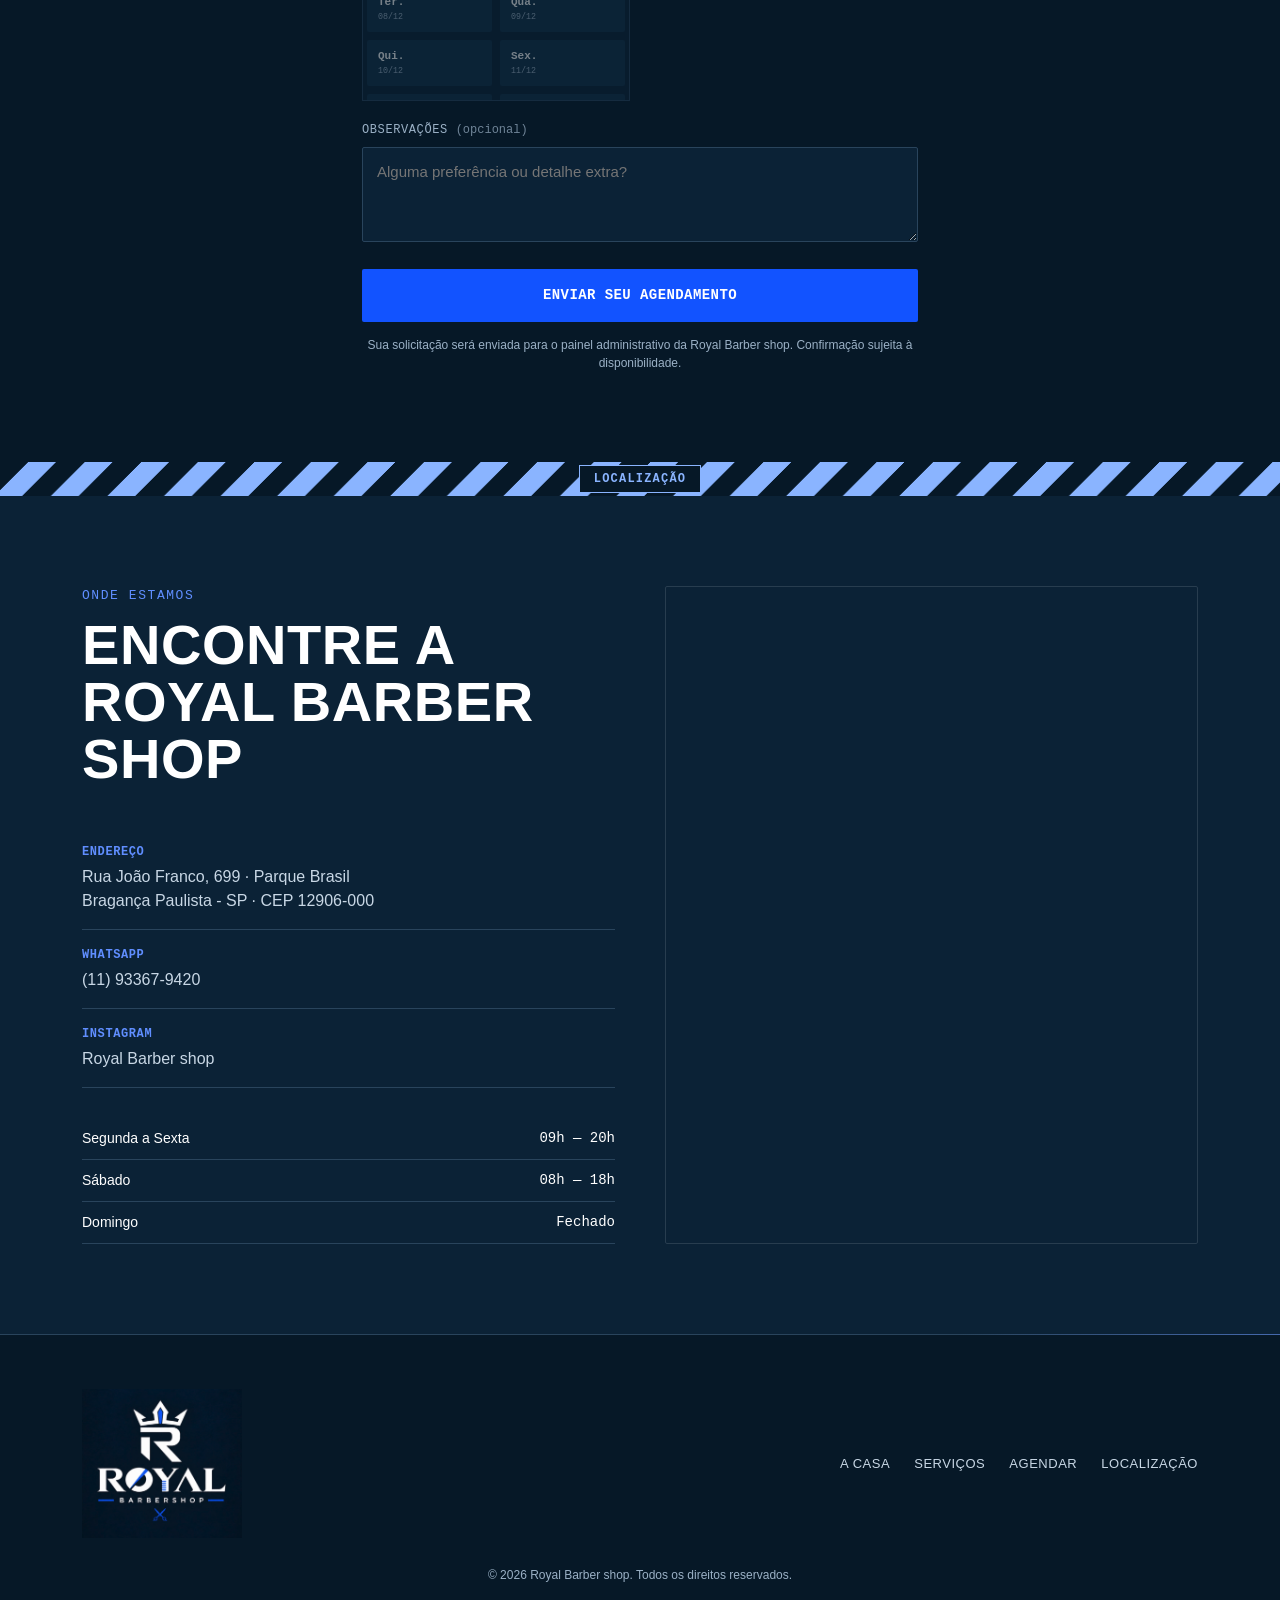
==== commit 60c72b40: "Corrige seleção de horários e solicitação pelo WhatsApp no Pages" ====
--- a/index.html
+++ b/index.html
@@ -266,12 +266,17 @@
             <label>Escolha o barbeiro</label>
             <span class="field-status">Obrigatório</span>
           </div>
-            <label class="service-option">
-              <input type="radio" name="barbeiro" value="2">
-              <span><strong>Barbeiro Tonni</strong><small>Disponível</small></span>
-            </label>
-          </div>
-          <small class="field-hint">A disponibilidade é calculada por barbeiro.</small>
+          <div class="service-picker" role="group" aria-label="Escolha o barbeiro">
+            <label class="service-option">
+              <input type="radio" name="barbeiro" value="2" required>
+              <span><strong>Barbeiro Tonni</strong><small>Atendimento</small></span>
+            </label>
+            <label class="service-option">
+              <input type="radio" name="barbeiro" value="1" required>
+              <span><strong>Barbeiro Leo</strong><small>Atendimento</small></span>
+            </label>
+          </div>
+          <small class="field-hint">Escolha quem vai atender você.</small>
         </div>
 
         <div class="form-row">
@@ -398,6 +403,6 @@
   <svg viewBox="0 0 24 24" fill="currentColor" width="26" height="26"><path d="M17.6 6.32A7.85 7.85 0 0 0 12.05 4a7.94 7.94 0 0 0-6.9 11.9L4 20l4.2-1.1a7.9 7.9 0 0 0 3.85 1h.003a7.94 7.94 0 0 0 5.55-13.58ZM12.05 18.4h-.003a6.58 6.58 0 0 1-3.36-.92l-.24-.14-2.5.66.67-2.44-.16-.25a6.6 6.6 0 1 1 12.24-3.5 6.56 6.56 0 0 1-6.62 6.59Zm3.62-4.93c-.2-.1-1.17-.58-1.35-.64s-.31-.1-.44.1-.5.64-.62.77-.23.15-.43.05a5.4 5.4 0 0 1-1.59-.98 5.96 5.96 0 0 1-1.1-1.37c-.12-.2 0-.3.09-.4s.2-.23.29-.35a1.3 1.3 0 0 0 .2-.33.37.37 0 0 0 0-.35c-.05-.1-.44-1.06-.6-1.45s-.32-.33-.44-.33h-.38a.72.72 0 0 0-.53.25 2.2 2.2 0 0 0-.68 1.63 3.8 3.8 0 0 0 .8 2.03 8.7 8.7 0 0 0 3.34 2.95c.47.2.83.32 1.12.41a2.7 2.7 0 0 0 1.24.08 2.03 2.03 0 0 0 1.33-.94 1.65 1.65 0 0 0 .12-.94c-.05-.09-.18-.14-.37-.24Z"/></svg>
 </a>
 
-<script src="script.js?v=20261008-royal-motion"></script>
+<script src="script.js?v=20261008-royal-booking"></script>
 </body>
 </html>
